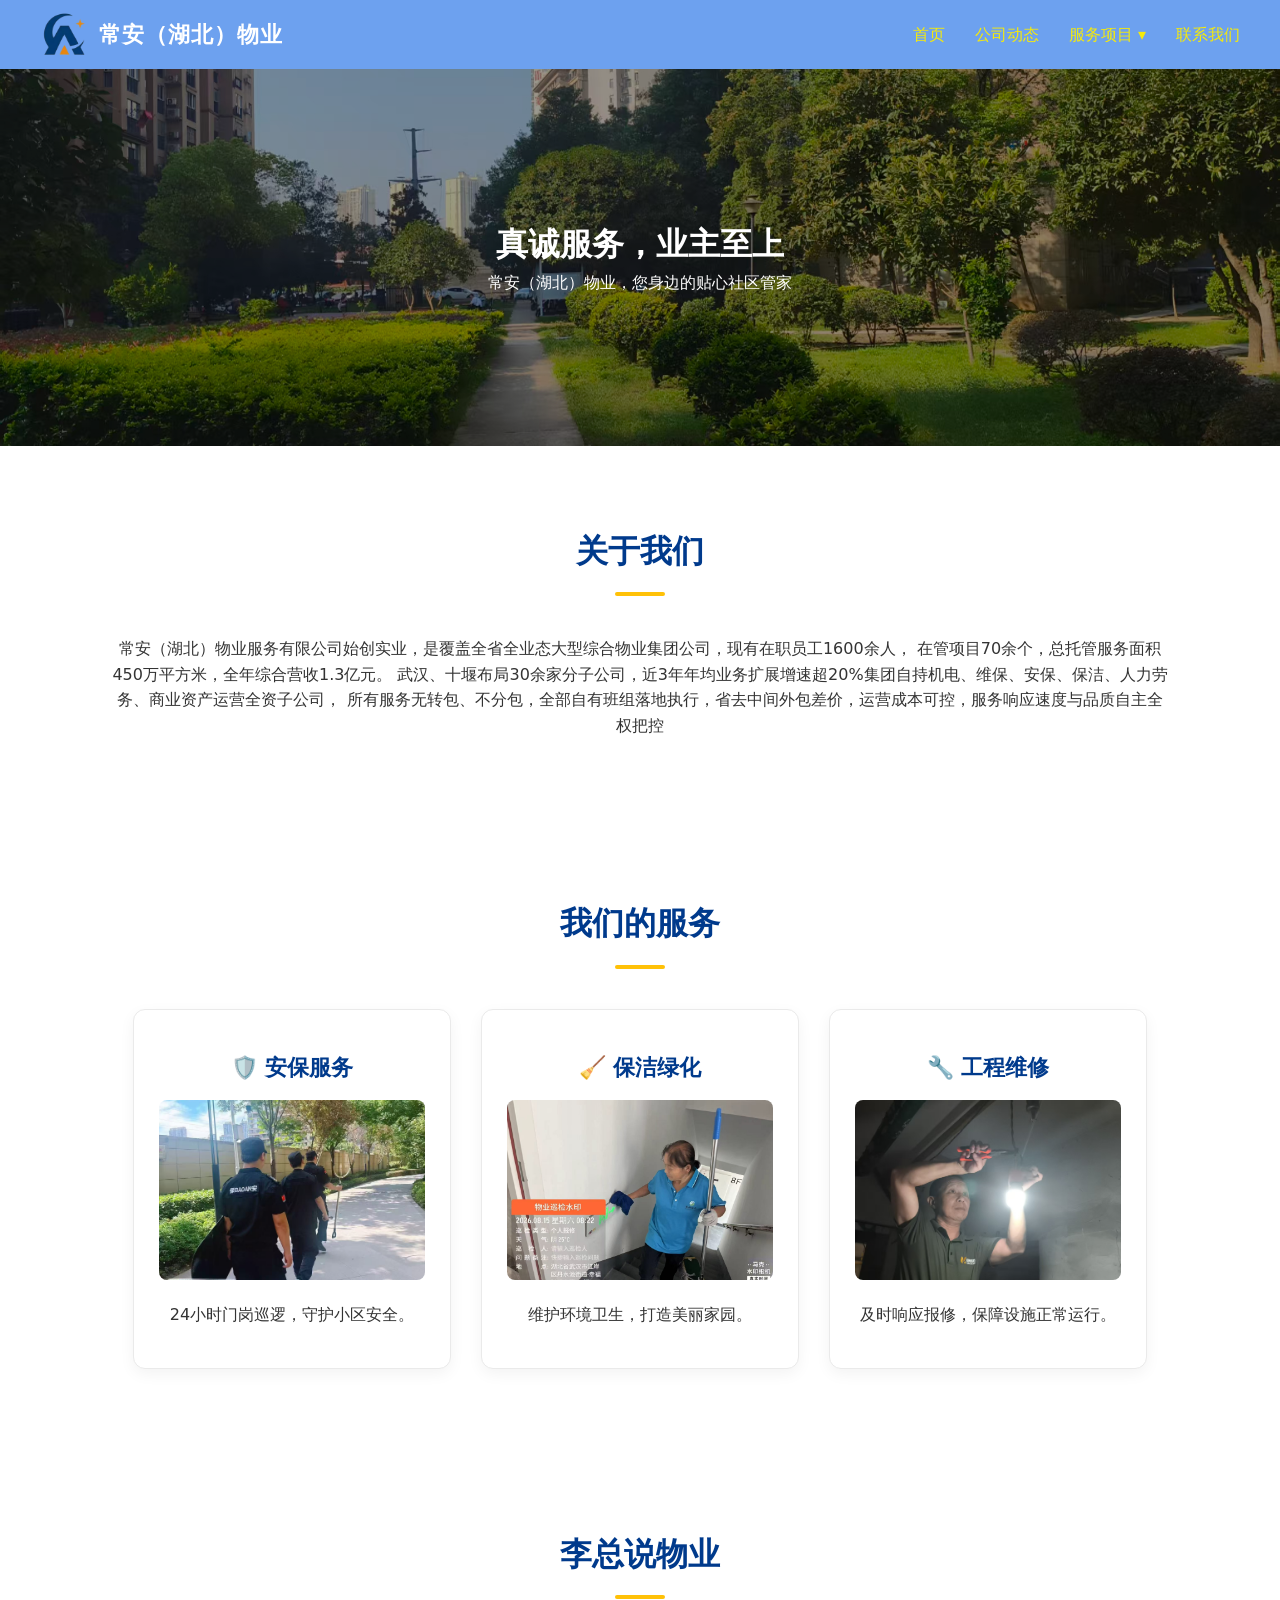
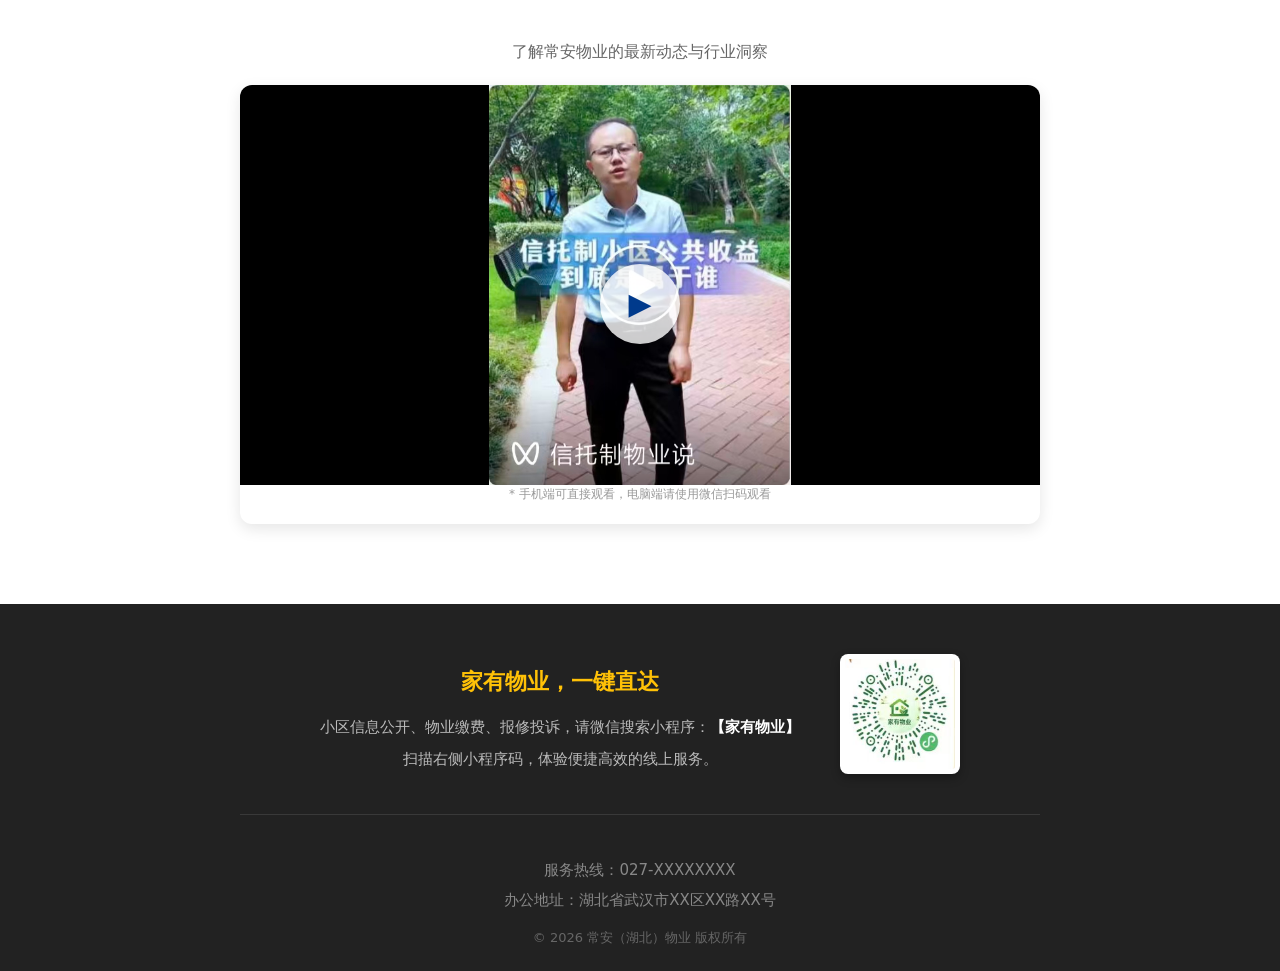
==== index.html @ d111ef74 "Add files via upload" ====
<!DOCTYPE html>
<html lang="zh-CN">
<head>
    <meta charset="UTF-8">
    <meta name="viewport" content="width=device-width, initial-scale=1.0">
    <title>常安（湖北）物业</title>
    <!-- 引入你的样式文件 -->
    <link rel="stylesheet" href="style.css">
    
    <!--网页图标（Favicon） -->
    <link rel="icon" type="image/png" href="images/logo.png">
</head>
<body>

    <!-- ================= 1. 顶部导航栏 ================= -->
    <!-- 使用 nav 标签，代表这是导航区域 -->
    <nav class="navbar">

<!-- 导航栏左侧的 Logo -->
<div class="logo">
    <!-- src 路径，alt 图片加载失败时的文字 -->
    <img src="images/logo/logo.png" alt="常安（湖北）物业">
    <span>常安（湖北）物业</span>
</div>
        <!-- 右侧：导航链接列表 -->
        <ul class="nav-links">
            <li><a href="index.html">首页</a></li>
           <li><a href="news.html">公司动态</a></li>
          
                       <li class="dropdown">
                <a href="#services">服务项目 ▾</a>
                <ul class="dropdown-content">
                    <li><a href="#services">安保服务</a></li>
                    <li><a href="#services">保洁绿化</a></li>
                    <li><a href="#services">工程维修</a></li>
                </ul>
            </li>
            <li><a href="#contact">联系我们</a></li>
        </ul>
    </nav>

    <!-- ================= 2. 首屏欢迎区 ================= -->
    <header class="hero-section">
        <h1>真诚服务，业主至上</h1>
        <p>常安（湖北）物业，您身边的贴心社区管家</p>
    </header>

    <!-- ================= 3. 公司简介区 ================= -->
    <section id="about" class="section about-us">
        <h2>关于我们</h2>
        <p>常安（湖北）物业服务有限公司始创实业，是覆盖全省全业态大型综合物业集团公司，现有在职员工1600余人，
            在管项目70余个，总托管服务面积450万平方米，全年综合营收1.3亿元。
            武汉、十堰布局30余家分子公司，近3年年均业务扩展增速超20%集团自持机电、维保、安保、保洁、人力劳务、商业资产运营全资子公司，
            所有服务无转包、不分包，全部自有班组落地执行，省去中间外包差价，运营成本可控，服务响应速度与品质自主全权把控</p>
    </section>

    <!-- ================= 4. 核心服务区（Flexbox核心应用） ================= -->
    <section id="services" class="section services">
        <h2>我们的服务</h2>
        <!-- 这个容器是用来把三张卡片横向排版的“Flexbox 父盒子” -->
        <div class="service-cards">
            <!-- 第一张卡片 -->
           <div class="card">
    <h3>🛡️ 安保服务</h3>
    <img src="images/team/ba1.jpg">
    <p>24小时门岗巡逻，守护小区安全。</p>
</div>
<div class="card">
    <h3>🧹 保洁绿化</h3>
    <img src="images/team/bj1.jpg">
    <p>维护环境卫生，打造美丽家园。</p>
</div>
<div class="card">
    <h3>🔧 工程维修</h3>
    <img src="images/team/gc1.jpg">
    <p>及时响应报修，保障设施正常运行。</p>
</div>
        </div>
    </section>

    <!-- ================= 视频预留区 ================= -->
<!-- ================= 李总视频区（内容钩子） ================= -->
<section class="section video-section">
    <h2>李总说物业</h2>
    <p class="video-desc">了解常安物业的最新动态与行业洞察</p>
    
    <!-- 点击整块区域可以跳转 -->
   <!-- 修改后的代码（对的） -->
<a href="https://channels.weixin.qq.com/finder-preview/pages/sph?id=AVyg7SOECI" target="_blank" class="video-link">
        <div class="video-container">
            <!-- 视频封面图（请替换成真实的截图） -->
            <img src="images/video/vedio-cover.jpg" alt="李总视频封面" class="video-cover">
            <p class="video-desc" style="font-size: 12px; color: #999;">* 手机端可直接观看，电脑端请使用微信扫码观看</p>
            <!-- 播放按钮 -->
            <div class="play-btn">▶</div>
        </div>
    </a>
</section>
    <!-- ================= 5. 底部信息（页脚） ================= -->
     <!-- ================= 底部小程序区（转化钩子） ================= -->
<!-- ================= 底部信息（页脚）合并版 ================= -->
<footer id="contact" class="footer">
    
    <!-- 1. 小程序合并区：左文字，右二维码 -->
    <div class="footer-top">
        <div class="footer-mini-info">
            <h3>家有物业，一键直达</h3>
            <p>小区信息公开、物业缴费、报修投诉，请微信搜索小程序：<strong>【家有物业】</strong></p>
            <p>扫描右侧小程序码，体验便捷高效的线上服务。</p>
        </div>
        <div class="footer-mini-img">
            <!-- 这里放你的小程序码图片 -->
            <img src="images/mini-program/qrcode.jpg" alt="家有物业小程序码">
        </div>
    </div>

    <!-- 2. 传统联系方式与版权 -->
    <div class="footer-bottom">
        <p>服务热线：027-XXXXXXXX</p>
        <p>办公地址：湖北省武汉市XX区XX路XX号</p>
        <p class="copyright">© 2026 常安（湖北）物业 版权所有</p>
    </div>
</footer>
</body>
</html>
---- style.css ----
/* ================= 全局基础设置（升级版） ================= */
* {
    margin: 0;
    padding: 0;
    box-sizing: border-box;
}
body {
    /* 字体族：优先使用系统自带的优质无衬线字体，保证无论苹果还是 Windows 都好看 */
    font-family: system-ui, -apple-system, "Segoe UI", Roboto, "Helvetica Neue", "Microsoft YaHei", sans-serif;
    color: #333;
    line-height: 1.6; /* 全局行高，让所有文字都不拥挤 */
    -webkit-font-smoothing: antialiased; /* 让苹果设备上的字体更平滑锐利 */
}
html {
    scroll-behavior: smooth; /* 点击导航栏锚点时，页面平滑滚动过去 */
}

/* ================= 1. 顶部导航栏 ================= */
.navbar {
    display: flex;
    justify-content: space-between;
    align-items: center;
    background-color: #6da1ef; /* 更深邃的蓝色，比之前更显稳重 */
    padding: 12px 40px; /* 增加左右内边距，让内容离屏幕边缘更远，更透气 */
    color: white;
    box-shadow: 0 2px 10px rgba(0, 0, 0, 0.1); /* 给导航栏底部加一层淡淡的阴影，产生立体悬浮感 */
}
.logo {
    display: flex;
    align-items: center;
    gap: 12px; /* Logo和公司名之间的间距 */
}
.logo img {
    height: 45px;
    width: auto;
}
.logo span {
    font-size: 22px;
    font-weight: 700; /* 700代表加粗（Bold） */
    letter-spacing: 1px; /* 字间距，让文字不那么挤 */
}
.nav-links {
    list-style: none;
    display: flex;
    gap: 30px; /* 菜单项之间的间距加大 */
}
.nav-links a {
    color: #f6ea0a; /* 菜单文字默认用浅灰色，不那么刺眼 */
    text-decoration: none;
    font-size: 16px;
    font-weight: 500;
    transition: all 0.3s ease; /* 关键！让鼠标悬停时的颜色变化过渡更平滑 */
}
.nav-links a:hover {
    color: #ffffff; /* 悬停变纯白 */
    text-shadow: 0 0 10px rgba(255, 255, 255, 0.5); /* 悬停时加一点发光效果 */
}
/* ================= 7. 高级版下拉菜单设计 ================= */

/* 1. 父级容器：开启相对定位，并给一个“防误触垫片” */
.dropdown {
    position: relative;
    /* 关键技巧：在父元素底部加一块不可见的区域，防止鼠标往下移时菜单突然消失 */
    padding-bottom: 15px; 
    margin-bottom: -15px;
}

/* 2. 下拉菜单本体：初始状态是透明的、不可见的，且微微下移 */
.dropdown-content {
    position: absolute;
    top: 100%;
    left: 50%;
    /* 使用 translateX 让它水平居中，并稍微向下偏移一点 */
    transform: translateX(-50%) translateY(10px); 
    background-color: #003a8c; /* 比导航栏更深的蓝色，显得有层次 */
    min-width: 140px;
    border-radius: 8px; /* 圆角设计，显得现代 */
    box-shadow: 0 10px 25px rgba(0, 0, 0, 0.2); /* 深邃的阴影，悬浮感 */
    list-style: none;
    padding: 8px 0;
    opacity: 0; /* 透明度为0（完全透明） */
    visibility: hidden; /* 隐藏元素，防止被键盘Tab键聚焦 */
    transition: all 0.3s cubic-bezier(0.25, 0.8, 0.25, 1); /* 丝滑的弹出动画 */
    z-index: 1000;
}

/* 3. 下拉菜单里的链接样式 */
.dropdown-content a {
    color: #ffffff !important; /* 强制变为白色 */
    padding: 12px 20px;
    display: block;
    text-align: center;
    font-size: 15px;
    text-decoration: none;
    transition: all 0.2s ease;
    position: relative;
}

/* 4. 悬停下拉菜单项时的效果：背景变色+轻微位移 */
.dropdown-content a:hover {
    background-color: #0056b3; /* 变浅一点的蓝色 */
    color: #ffc107 !important; /* 变成金黄色 */
    padding-left: 25px; /* 文字微微向右移动，产生交互反馈 */
}

/* 5. 核心交互：鼠标移入 .dropdown 时，菜单平滑显现 */
.dropdown:hover .dropdown-content {
    opacity: 1; /* 透明度变为1 */
    visibility: visible; /* 可见 */
    /* 回到原本的位置（取消下移，让它有向上弹出的感觉） */
    transform: translateX(-50%) translateY(0); 
}
/* ================= 2. 首屏欢迎区 ================= */
.hero-section {
    /* 1. 设置背景图片，路径指向我们的 images 文件夹 */
 background-image: url('images/banner/bg.jpg');
    /* 2. 让图片铺满整个区域，不留白边 */
    background-size: cover;
    /* 3. 让图片在区域内居中显示 */
    background-position: center;
    /* 4. 保持文字居中 */
    text-align: center;
    /* 5. 增加上下内边距，让区域显得大气（从原来的100px增加到150px） */
    padding: 150px 20px;

    /* 6. 关键！在背景图上加一层半透明的深色遮罩，否则后面的白色文字看不清 */
    position: relative; /* 开启相对定位，作为遮罩层的父级 */
}

/* 用 ::before 伪元素来生成这层深色遮罩 */
.hero-section::before {
    content: "";
    position: absolute;
    top: 0;
    left: 0;
    width: 100%;
    height: 100%;
    background-color: rgba(0, 0, 0, 0.4); /* 黑色，透明度40% */
    z-index: 1; /* 让遮罩在背景图上面，但在文字下面 */
}

/* 让首屏的标题和文字浮在遮罩层上面 */
.hero-section h1,
.hero-section p {
    position: relative;
    z-index: 2; /* 层级高于遮罩层 */
    color: #ffffff; /* 文字颜色改成纯白 */
}


/* ================= 3. 通用区块样式 ================= */
.section {
    padding: 80px 20px;
    max-width: 1100px;
    margin: 0 auto;
    text-align: center;
}
.section h2 {
    font-size: 32px;
    font-weight: 700;
    margin-bottom: 40px;
    color: #003a8c;
    position: relative; /* 为了给下方的装饰线做定位准备 */
    display: inline-block; /* 让装饰线只在文字宽度范围内 */
}
/* 用 CSS 伪元素给 h2 标题底部画一条好看的装饰线 */
.section h2::after {
    content: "";
    display: block;
    width: 50px;
    height: 4px;
    background-color: #ffc107; /* 金黄色装饰线 */
    margin: 15px auto 0; /* 居中 */
    border-radius: 2px;
}

/* ================= 4. 核心服务区 ================= */
.service-cards {
    display: flex;
    justify-content: center;
    gap: 30px;
}


.card {
    background-color: #ffffff;
    border: 1px solid #eaeaea;/* 极浅的边框 */
    border-radius: 12px; /* 圆角加大 */
    padding: 40px 25px; /* 确保上下左右间距足够 */
    width: 30%;
    box-shadow: 0 5px 15px rgba(0,0,0,0.05);/* 加一层柔和的阴影，增加悬浮感 */
    transition: transform 0.3s ease, box-shadow 0.3s ease; /* 让悬停更平滑 */
}

/* 鼠标悬停上浮效果再强化一点 */
.card:hover {
    transform: translateY(-8px); /* 从 -5px 改成 -8px，浮动更大 */
    box-shadow: 0 15px 30px rgba(0, 0, 0, 0.1);
}  


.card h3 {
    font-size: 22px;
    margin-bottom: 15px;
    color: #003a8c;
    font-weight: 600;
}

/* ================= 5. 底部信息 ================= */
.footer {
    background-color: #222; /* 更深的暗灰色，衬托浅色文字 */
    color: #aaa;
    text-align: center;
    padding: 40px 20px;
    line-height: 2;
    font-size: 15px;
}

/* ================= 6. 手机端适配 ================= */
@media (max-width: 768px) {
    .navbar {
        flex-direction: column;
        gap: 15px;
        padding: 20px;
    }
    .nav-links {
        gap: 15px; /* 手机端菜单间距缩小 */
    }
    .hero-section h1 {
        font-size: 32px;
    }
    .hero-section p {
        font-size: 16px;
    }
    .service-cards {
        flex-direction: column;
    }
    .card {
        width: 100%;
    }
}


/* 新闻网格容器：让三张卡片平铺 */
.news-grid {
    display: grid; /* 开启网格布局，比Flex更强大！ */
    grid-template-columns: repeat(3, 1fr); /* 分成3等列 */
    gap: 30px; /* 卡片间距 */
    margin-top: 40px;
}

/* 新闻卡片 */
.news-card {
    background: #fff;
    border-radius: 12px;
    overflow: hidden; /* 保证图片不会溢出圆角 */
    box-shadow: 0 5px 15px rgba(0,0,0,0.05);
    transition: transform 0.3s ease;
    text-align: left;
    
}
/* 限制服务卡片里图片的大小 */
.card img {
    width: 100%;       /* 宽度占满卡片容器 */
    height: 180px;     /* 关键！限制高度，图片就不会疯长了 */
    object-fit: cover; /* 保持图片比例，裁剪掉多余部分（防止图片变形） */
    border-radius: 8px;/* 图片圆角，和卡片风格统一 */
    margin-bottom: 15px; /* 图片和下方文字的间距 */
}
.news-card:hover {
    transform: translateY(-5px);
}

/* 新闻图片区域 */
.news-img {
    height: 180px;
    background-size: cover;
    background-position: center;
    background-color: #ddd; /* 如果没有图片，显示灰色背景占位 */
}

/* 新闻文字区域 */
.news-info {
    padding: 20px;
}
/* 标题容器 h3 只需要控制间距和大小，不需要管颜色 */
.news-info h3 {
    font-size: 18px;
    margin: 10px 0;
    line-height: 1.4;
}

/* 关键！精准把链接标签 a 的颜色和下划线改掉 */
.news-info h3 a {
    color: #003a8c; /* 强制改回深蓝色 */
    text-decoration: none; /* 强制去掉下划线 */
}

/* 加个小细节：鼠标悬停在标题上时，变成浅蓝色 */
.news-info h3 a:hover {
    color: #0056b3;
}
.news-info p {
    font-size: 14px;
    color: #666;
}

/* 小标签（黄色高亮） */
.tag {
    background-color: #ffc107;
    color: #333;
    padding: 2px 8px;
    border-radius: 4px;
    font-size: 12px;
    font-weight: bold;
}
.date {
    font-size: 12px;
    color: #999;
    margin-left: 10px;
}


/* ================= 8. 公司发展历程时间树 ================= */
.timeline {
    position: relative; /* 作为时间轴的基准 */
    max-width: 800px;   /* 时间轴不要过宽 */
    margin: 0 auto;     /* 居中 */
    text-align: left;   /* 文字左对齐 */
    padding-left: 30px; /* 左侧留出画线的位置 */
    border-left: 3px solid #ffc107; /* 时间轴的黄色主干线 */
}

.timeline-item {
    position: relative;
    margin-bottom: 40px; /* 节点之间的上下间距 */
}

/* 时间节点上的小圆点 */
.timeline-dot {
    position: absolute;
    left: -38px;        /* 往左移动，正好压在线上 */
    top: 5px;
    width: 13px;
    height: 13px;
    background-color: #0056b3; /* 蓝色圆点 */
    border-radius: 50%;        /* 变成圆形 */
    border: 2px solid white;   /* 白色外圈，增加立体感 */
}

.timeline-date {
    font-weight: bold;
    font-size: 18px;
    color: #0056b3; /* 深蓝色年份 */
    margin-bottom: 5px;
}

.timeline-content {
    background-color: #f9f9f9;
    padding: 15px 20px;
    border-radius: 8px;
    color: #555;
    line-height: 1.6;
}

/* ================= 李总视频区 ================= */
.video-desc {
    color: #666;
    margin-bottom: 20px;
}
.video-link {
    display: block;
    max-width: 800px; /* 限制视频区域宽度 */
    margin: 0 auto;
    text-decoration: none; /* 去掉链接下划线 */
}
.video-container {
    position: relative; /* 为了定位播放按钮 */
    border-radius: 12px;
    overflow: hidden;
    box-shadow: 0 5px 15px rgba(0,0,0,0.1);
    transition: transform 0.3s ease;
}
.video-container:hover {
    transform: scale(1.02); /* 鼠标悬停时微微放大 */
}
.video-cover {
    width: 100%;
    height: 400px;
    object-fit: contain; /* 改成 contain：完整显示图片，不裁剪 */
    background-color: #000000; /* 两侧留白用黑色填充，显得很高级 */
    display: block;
}
/* 中间的播放按钮 */
.play-btn {
    position: absolute;
    top: 50%;
    left: 50%;
    transform: translate(-50%, -50%);
    width: 80px;
    height: 80px;
    background-color: rgba(255, 255, 255, 0.8);
    border-radius: 50%;
    display: flex;
    align-items: center;
    justify-content: center;
    font-size: 30px;
    color: #003a8c;
    box-shadow: 0 4px 10px rgba(0,0,0,0.3);
}
/* ================= 9. 新闻详情页 ================= */
.news-detail {
    max-width: 800px; /* 阅读宽度限制，太宽眼睛累 */
    text-align: left; /* 正文左对齐 */
    padding: 60px 20px;
    background-color: #fff;
}
.article-title {
    font-size: 32px;
    color: #003a8c;
    margin-bottom: 20px;
    line-height: 1.4;
}
.article-meta {
    margin-bottom: 30px;
    font-size: 14px;
    color: #888;
}
.article-img {
    width: 100%;
    border-radius: 8px;
    margin-bottom: 30px;
}
.article-content p {
    font-size: 17px;
    line-height: 1.8;
    margin-bottom: 20px;
    color: #444;
}
/* 新闻页/详情页紧凑标题 */
.page-header {
    background-color: #e9f2fa; /* 淡蓝色背景 */
    text-align: center;
    padding: 60px 20px; /* 比原来的首屏小很多 */
    margin-bottom: 20px;
}
.page-header h1 {
    font-size: 36px;
    color: #003a8c;
    margin-bottom: 10px;
}
/* ================= 底部小程序区 ================= */
/* ================= 全新的合并版页脚 ================= */
.footer {
    background-color: #222; /* 深色背景 */
    color: #ccc; /* 浅灰色文字，在深色底上看着舒服 */
    padding: 50px 20px 20px;
    font-size: 15px;
}

/* 上半部分：小程序区域（左右布局） */
.footer-top {
    display: flex;
    justify-content: center;
    align-items: center;
    gap: 40px;
    max-width: 800px;
    margin: 0 auto 40px; /* 下方留出间距与版权信息隔开 */
    padding-bottom: 30px;
    border-bottom: 1px solid rgba(255, 255, 255, 0.1); /* 加一条细线分割上下两块 */
}

/* 小程序文字说明 */
.footer-mini-info h3 {
    color: #ffc107; /* 金黄色标题，在深色底上非常醒目 */
    font-size: 22px;
    margin-bottom: 10px;
}
.footer-mini-info p {
    line-height: 1.8;
    margin-bottom: 5px;
    color: #bbb;
}
.footer-mini-info strong {
    color: #fff; /* 小程序名字用纯白高亮 */
}

/* 小程序码图片 */
.footer-mini-img img {
    width: 120px;
    height: 120px;
    border-radius: 8px;
    background: white; /* 白底衬托二维码 */
    padding: 5px;
    box-shadow: 0 4px 10px rgba(0,0,0,0.3);
}

/* 下半部分：传统联系信息（居中） */
.footer-bottom {
    text-align: center;
    color: #888;
    line-height: 2;
}
.footer-bottom .copyright {
    font-size: 13px;
    color: #666;
    margin-top: 10px;
}

/* 手机端适配：小屏幕下变为上下排列 */
@media (max-width: 768px) {
    .footer-top {
        flex-direction: column; /* 改为上下排列 */
        text-align: center;
        gap: 20px;
    }
}
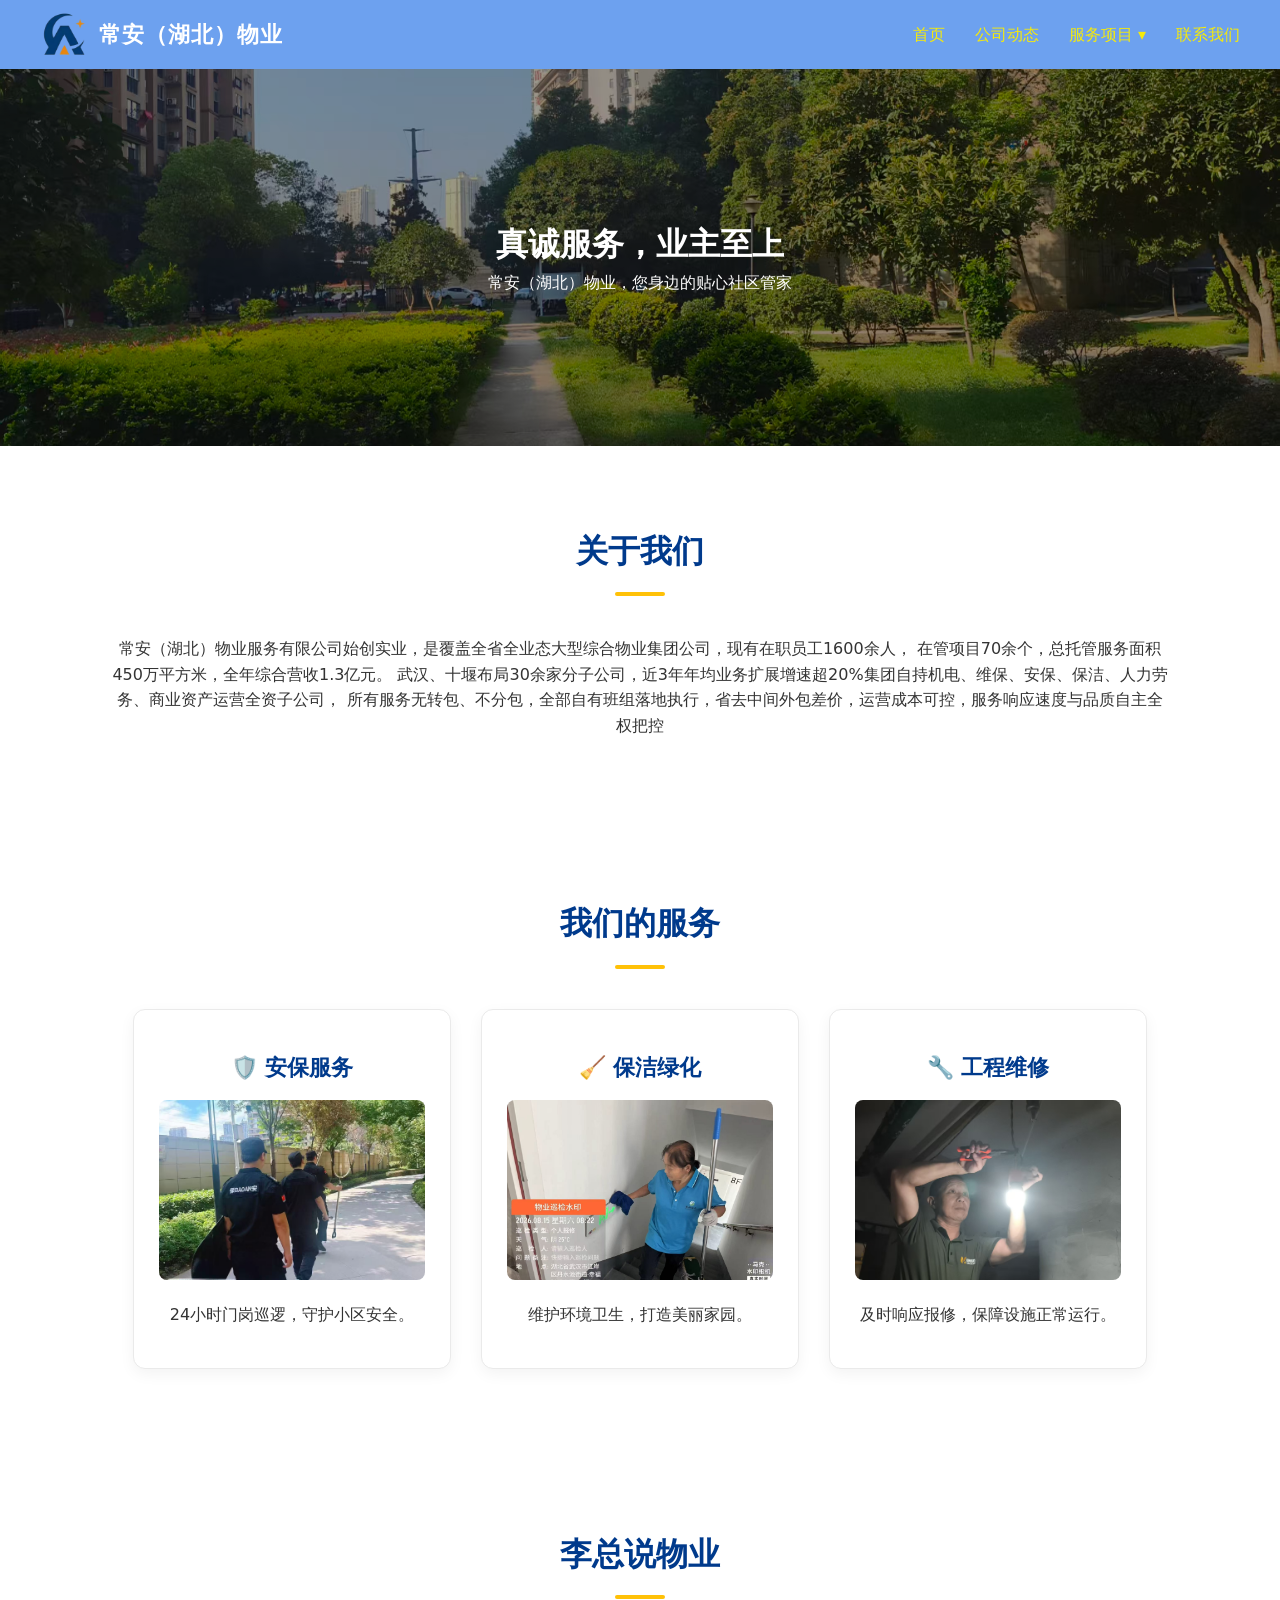
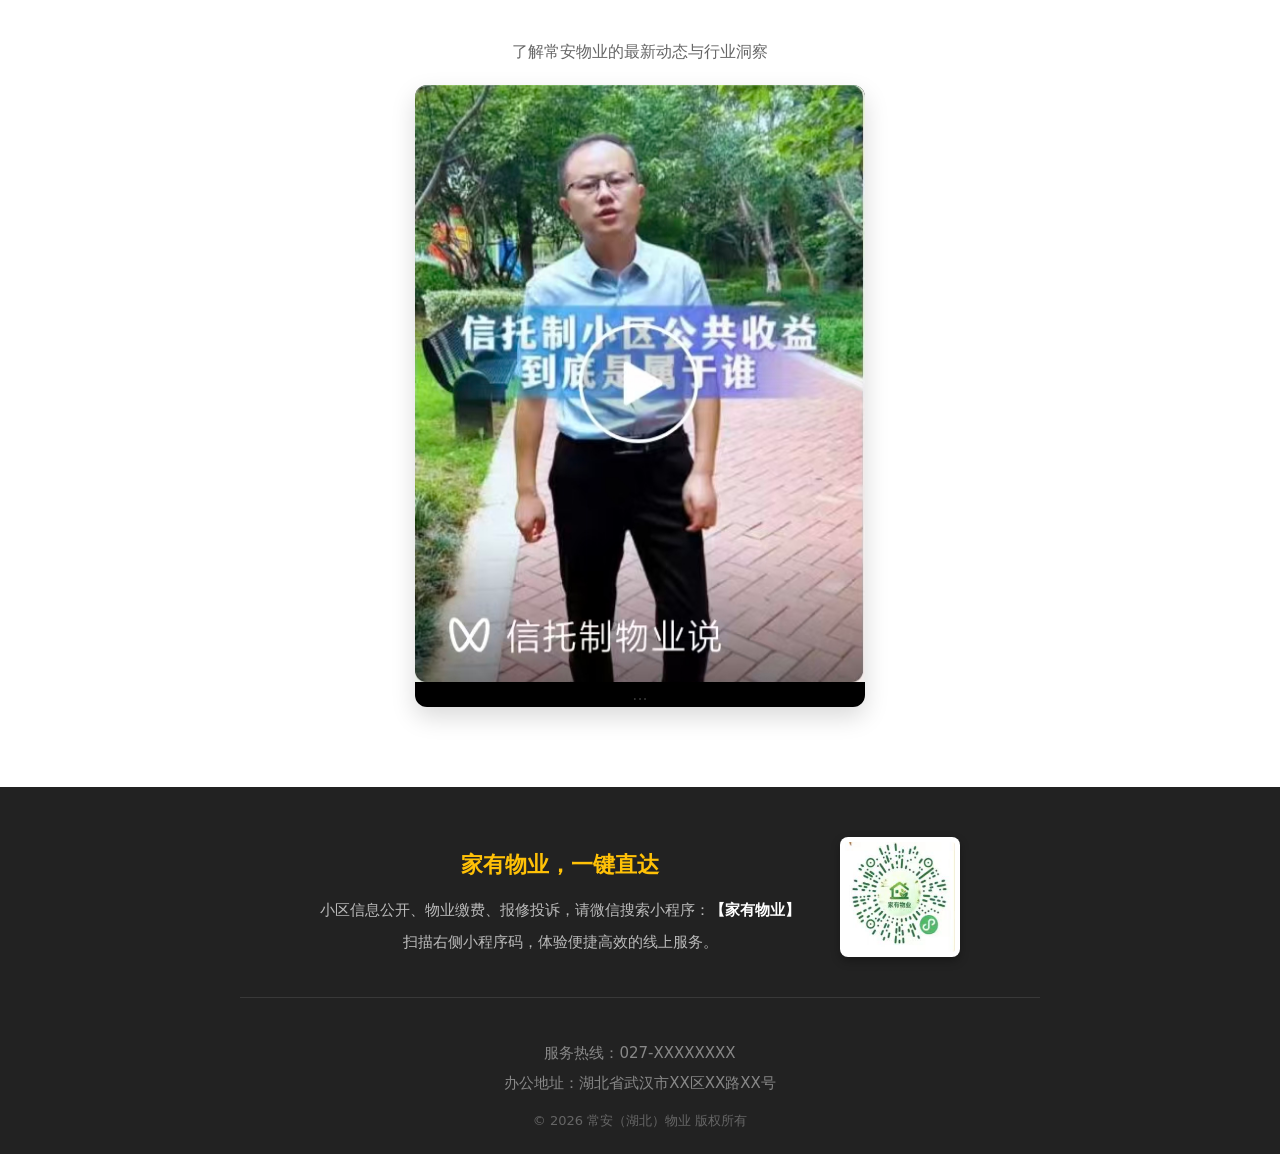
==== commit dacf124c: "Add files via upload" ====
--- a/index.html
+++ b/index.html
@@ -84,17 +84,12 @@
     <h2>李总说物业</h2>
     <p class="video-desc">了解常安物业的最新动态与行业洞察</p>
     
-    <!-- 点击整块区域可以跳转 -->
-   <!-- 修改后的代码（对的） -->
-<a href="https://channels.weixin.qq.com/finder-preview/pages/sph?id=AVyg7SOECI" target="_blank" class="video-link">
-        <div class="video-container">
-            <!-- 视频封面图（请替换成真实的截图） -->
-            <img src="images/video/vedio-cover.jpg" alt="李总视频封面" class="video-cover">
-            <p class="video-desc" style="font-size: 12px; color: #999;">* 手机端可直接观看，电脑端请使用微信扫码观看</p>
-            <!-- 播放按钮 -->
-            <div class="play-btn">▶</div>
-        </div>
-    </a>
+    <!-- 视频卡片容器 -->
+  <div class="video-container">
+    <img src="images/video/video-cover.jpg" alt="李总视频" class="video-cover" style="width:100%; height:100%; object-fit:cover;">
+    <div class="qr-overlay">...</div>
+</div>
+      
 </section>
     <!-- ================= 5. 底部信息（页脚） ================= -->
      <!-- ================= 底部小程序区（转化钩子） ================= -->
--- a/style.css
+++ b/style.css
@@ -364,49 +364,43 @@
 }
 
 /* ================= 李总视频区 ================= */
+/* ================= 李总视频区 ================= */
 .video-desc {
     color: #666;
     margin-bottom: 20px;
 }
-.video-link {
-    display: block;
-    max-width: 800px; /* 限制视频区域宽度 */
+.video-container {
+    position: relative;
+    /* 关键！不要 800px 了，改成 450px 的窄框，完美适配竖屏 */
+    max-width: 450px; 
     margin: 0 auto;
-    text-decoration: none; /* 去掉链接下划线 */
-}
-.video-container {
-    position: relative; /* 为了定位播放按钮 */
     border-radius: 12px;
     overflow: hidden;
-    box-shadow: 0 5px 15px rgba(0,0,0,0.1);
-    transition: transform 0.3s ease;
-}
-.video-container:hover {
-    transform: scale(1.02); /* 鼠标悬停时微微放大 */
-}
+    box-shadow: 0 10px 25px rgba(0,0,0,0.15); /* 阴影加深，显得像独立视频卡 */
+    background-color: #000;
+    height: auto; /* 高度自适应，由图片撑开 */
+}
+
+/* 封面图完整显示，不做裁剪 */
 .video-cover {
     width: 100%;
-    height: 400px;
-    object-fit: contain; /* 改成 contain：完整显示图片，不裁剪 */
-    background-color: #000000; /* 两侧留白用黑色填充，显得很高级 */
+    height: auto; /* 高度跟随图片比例 */
     display: block;
 }
-/* 中间的播放按钮 */
-.play-btn {
-    position: absolute;
-    top: 50%;
-    left: 50%;
-    transform: translate(-50%, -50%);
-    width: 80px;
-    height: 80px;
-    background-color: rgba(255, 255, 255, 0.8);
-    border-radius: 50%;
-    display: flex;
-    align-items: center;
-    justify-content: center;
-    font-size: 30px;
-    color: #003a8c;
-    box-shadow: 0 4px 10px rgba(0,0,0,0.3);
+/* 手机端适配：缩小二维码尺寸 */
+@media (max-width: 768px) {
+    .qr-overlay {
+        bottom: 10px;
+        right: 10px;
+        padding: 5px;
+    }
+    .qr-img {
+        width: 60px;
+        height: 60px;
+    }
+    .qr-text {
+        font-size: 10px;
+    }
 }
 /* ================= 9. 新闻详情页 ================= */
 .news-detail {
@@ -507,11 +501,29 @@
     margin-top: 10px;
 }
 
-/* 手机端适配：小屏幕下变为上下排列 */
 @media (max-width: 768px) {
-    .footer-top {
+    .navbar {
         flex-direction: column; /* 改为上下排列 */
-        text-align: center;
-        gap: 20px;
-    }
-}
+        gap: 12px; /* Logo和导航之间的间距 */
+        padding: 15px 10px; /* 减少左右内边距，留出空间 */
+    }
+    .nav-links {
+        flex-wrap: wrap; /* 允许菜单项换行 */
+        justify-content: center; /* 居中对齐 */
+        gap: 10px 15px; /* 上下10px，左右15px的间距 */
+    }
+    .nav-links a {
+        font-size: 14px; /* 手机端字体调小一点，不拥挤 */
+    }
+    /* 下拉菜单在手机端稍微调整 */
+    .dropdown-content {
+        min-width: 100px;
+    }
+}
+/* 新闻列表页的手机端适配 */
+@media (max-width: 768px) {
+    .news-grid {
+        grid-template-columns: 1fr; /* 手机端强制变成单列，一个卡片占满整行 */
+        gap: 20px; /* 卡片之间的间距 */
+    }
+}
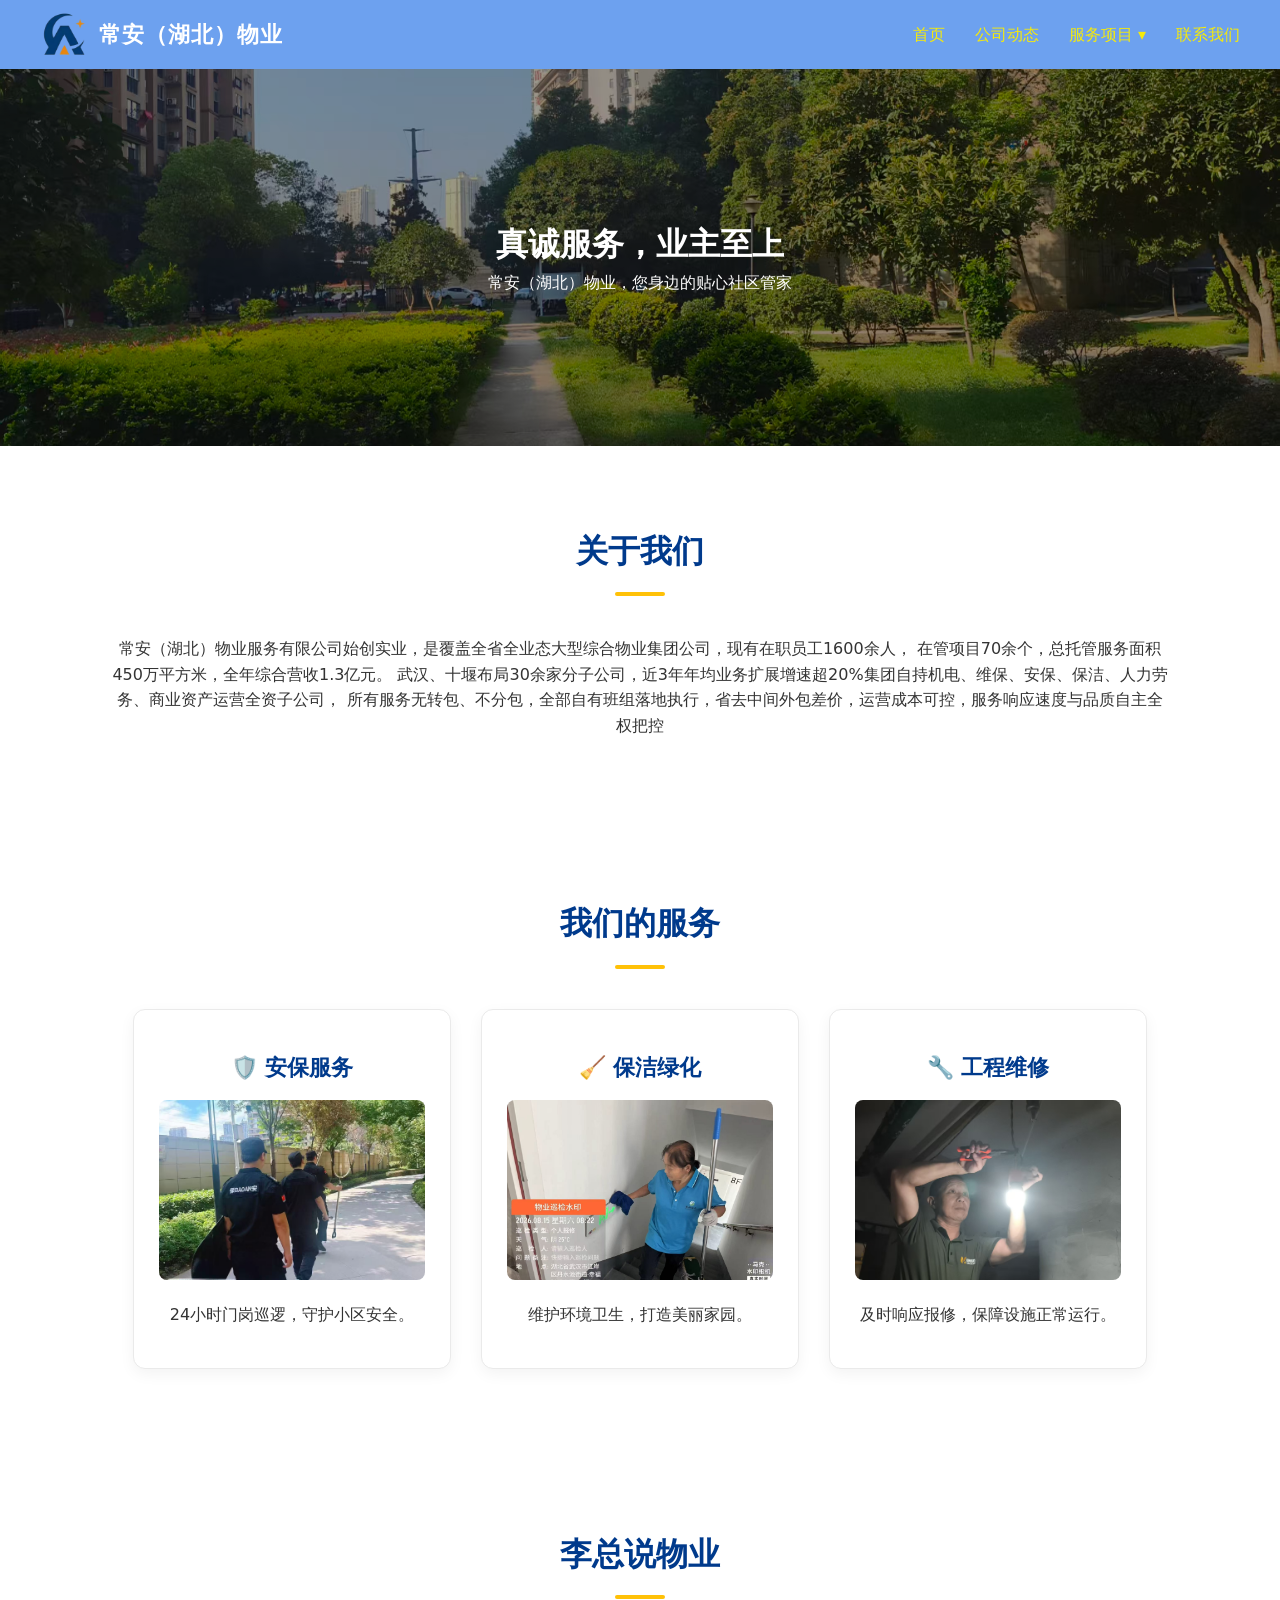
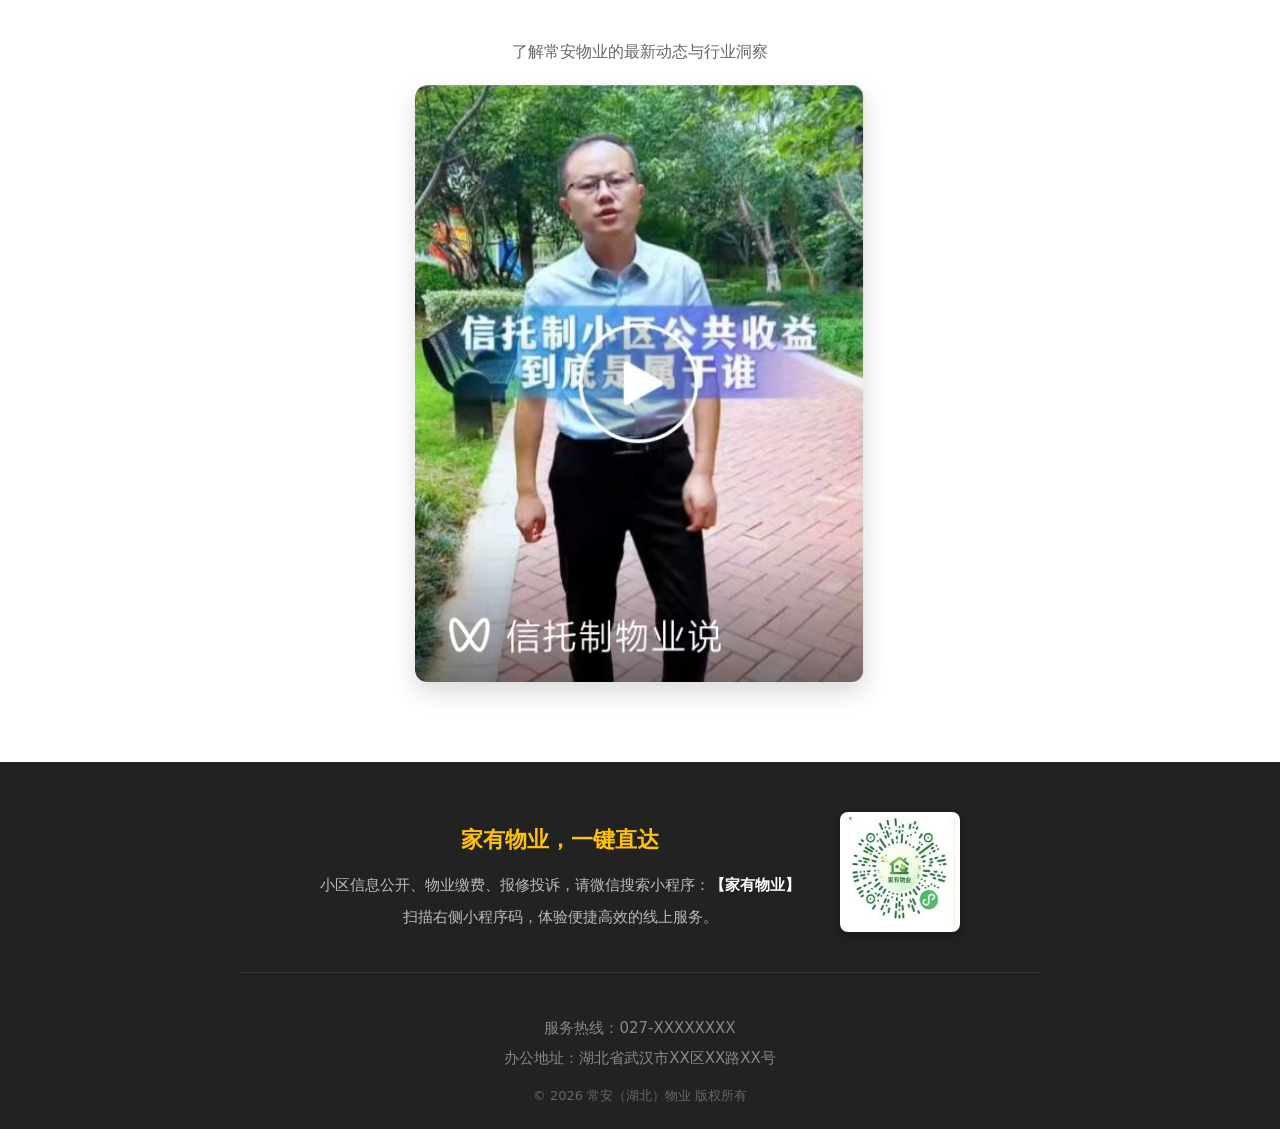
==== commit eb58c3c8: "Add files via upload 本次更新修改了所有页面，让页面更美观，此为第一版本，初代" ====
--- a/index.html
+++ b/index.html
@@ -87,7 +87,7 @@
     <!-- 视频卡片容器 -->
   <div class="video-container">
     <img src="images/video/video-cover.jpg" alt="李总视频" class="video-cover" style="width:100%; height:100%; object-fit:cover;">
-    <div class="qr-overlay">...</div>
+  
 </div>
       
 </section>
--- a/style.css
+++ b/style.css
@@ -371,22 +371,22 @@
 }
 .video-container {
     position: relative;
-    /* 关键！不要 800px 了，改成 450px 的窄框，完美适配竖屏 */
-    max-width: 450px; 
+    max-width: 450px; /* 窄框，适配竖屏 */
     margin: 0 auto;
     border-radius: 12px;
     overflow: hidden;
-    box-shadow: 0 10px 25px rgba(0,0,0,0.15); /* 阴影加深，显得像独立视频卡 */
-    background-color: #000;
-    height: auto; /* 高度自适应，由图片撑开 */
-}
-
-/* 封面图完整显示，不做裁剪 */
+    box-shadow: 0 10px 25px rgba(0,0,0,0.15); /* 阴影保留，显得高级 */
+    background-color: transparent; /* 👈 关键：背景改透明，不要黑色了 */
+    height: auto; /* 👈 关键：不要 400px，让容器自己适应图片高度 */
+}
+
 .video-cover {
     width: 100%;
-    height: auto; /* 高度跟随图片比例 */
-    display: block;
-}
+    height: auto;
+    display: block; /* 👈 关键：块级元素，消除底部自带的像素级留白 */
+}
+/* 封面图完整显示，不做裁剪 */
+
 /* 手机端适配：缩小二维码尺寸 */
 @media (max-width: 768px) {
     .qr-overlay {
@@ -521,9 +521,12 @@
     }
 }
 /* 新闻列表页的手机端适配 */
+/* 新闻列表页的手机端适配——暴力单列强制版 */
 @media (max-width: 768px) {
     .news-grid {
-        grid-template-columns: 1fr; /* 手机端强制变成单列，一个卡片占满整行 */
-        gap: 20px; /* 卡片之间的间距 */
+        grid-template-columns: 1fr !important; /* 👈 加个 !important，强制只留一列！ */
+        display: flex !important;              /* 👈 直接改成 flex，彻底打破网格限制 */
+        flex-direction: column !important;      /* 👈 强制上下排列 */
+        gap: 20px;                              /* 卡片间距 */
     }
 }
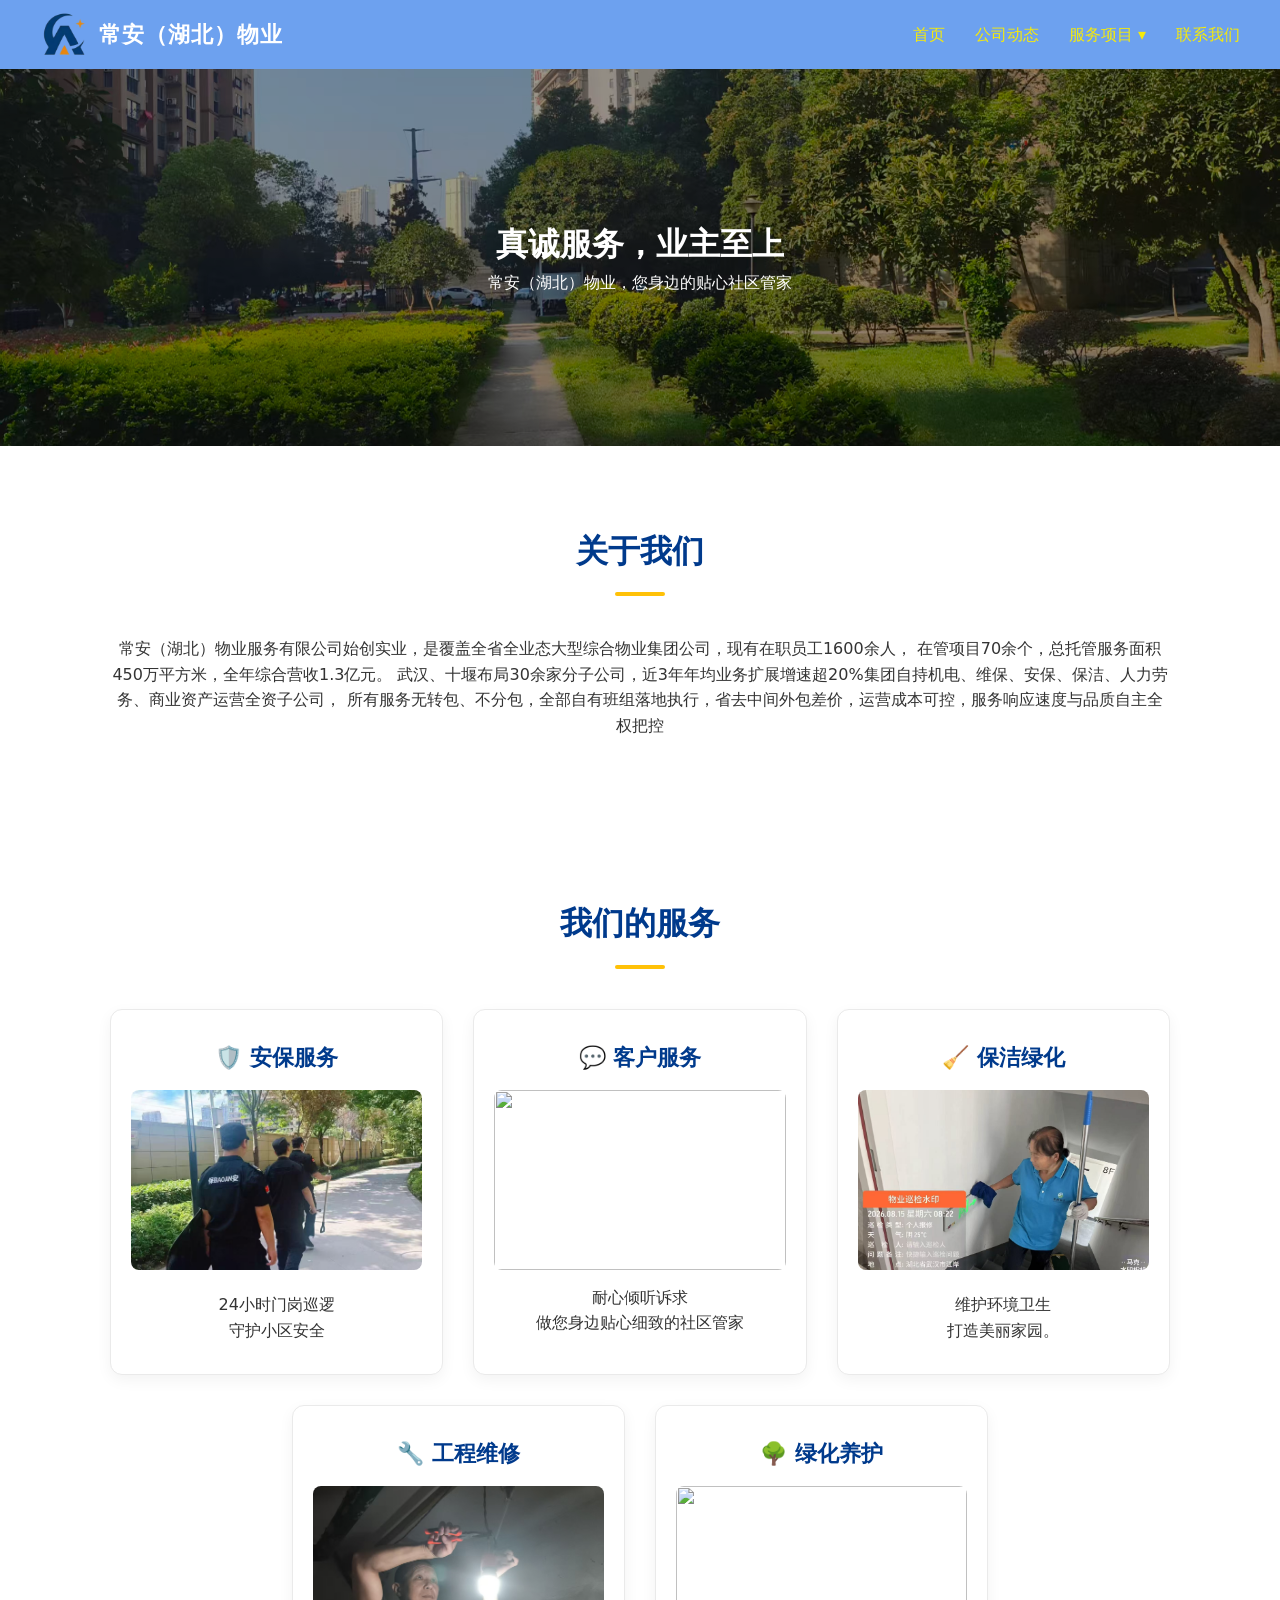
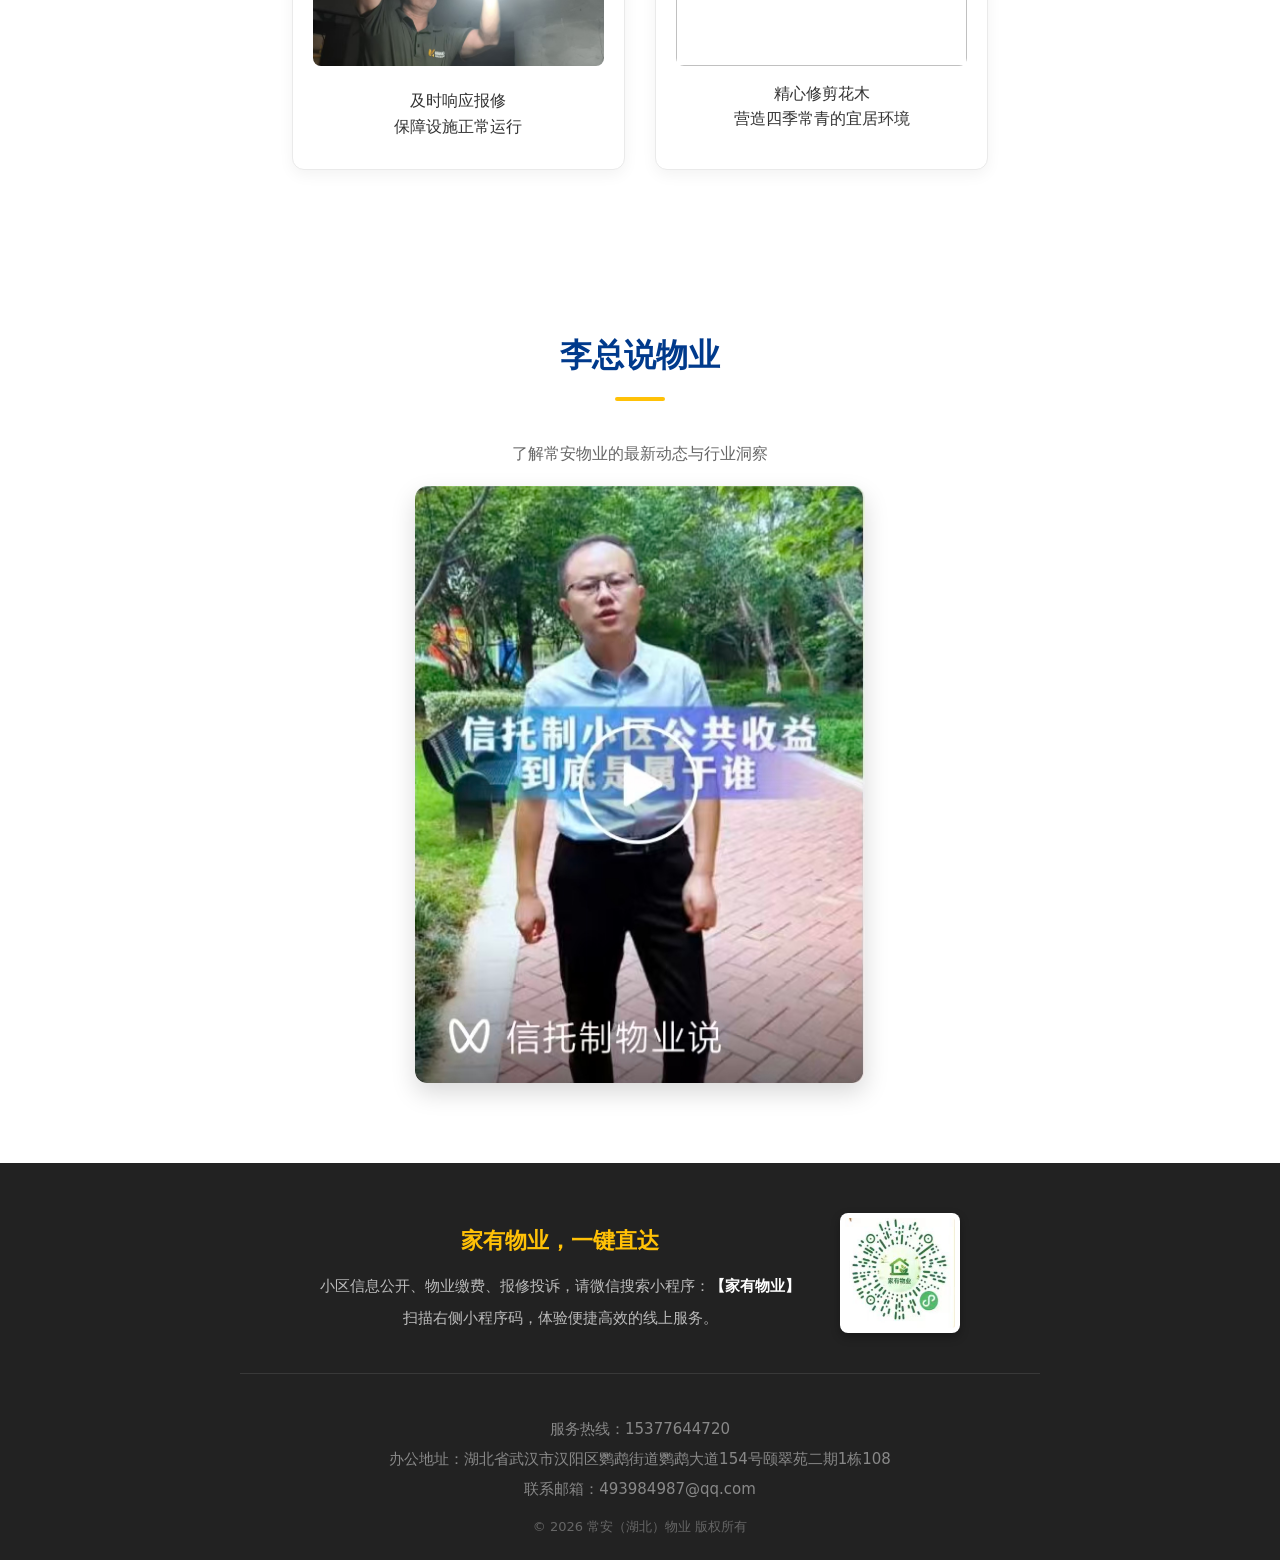
==== commit 0b1037cc: "Add files via upload 本地优化了部分页面效果，填充了信息，网页更加完善了" ====
--- a/index.html
+++ b/index.html
@@ -63,18 +63,29 @@
            <div class="card">
     <h3>🛡️ 安保服务</h3>
     <img src="images/team/ba1.jpg">
-    <p>24小时门岗巡逻，守护小区安全。</p>
+    <p>24小时门岗巡逻<br>守护小区安全</p>
+</div>
+<div class="card">
+    <h3>💬 客户服务</h3>
+    <img src="images/team/kf1.jpg">
+    <p>耐心倾听诉求<br>做您身边贴心细致的社区管家</p>
 </div>
 <div class="card">
     <h3>🧹 保洁绿化</h3>
     <img src="images/team/bj1.jpg">
-    <p>维护环境卫生，打造美丽家园。</p>
+    <p>维护环境卫生<br>打造美丽家园。</p>
 </div>
 <div class="card">
     <h3>🔧 工程维修</h3>
     <img src="images/team/gc1.jpg">
-    <p>及时响应报修，保障设施正常运行。</p>
+    <p>及时响应报修<br>保障设施正常运行</p>
 </div>
+<div class="card">
+    <h3>🌳 绿化养护</h3>
+    <img src="images/team/lh1.jpg">
+    <p>精心修剪花木<br>营造四季常青的宜居环境</p>
+</div>
+
         </div>
     </section>
 
@@ -109,10 +120,11 @@
         </div>
     </div>
 
-    <!-- 2. 传统联系方式与版权 -->
+       <!-- 2. 传统联系方式与版权 -->
     <div class="footer-bottom">
-        <p>服务热线：027-XXXXXXXX</p>
-        <p>办公地址：湖北省武汉市XX区XX路XX号</p>
+        <p>服务热线：15377644720</p>
+        <p>办公地址：湖北省武汉市汉阳区鹦鹉街道鹦鹉大道154号颐翠苑二期1栋108</p>
+        <p>联系邮箱：493984987@qq.com</p>
         <p class="copyright">© 2026 常安（湖北）物业 版权所有</p>
     </div>
 </footer>
--- a/style.css
+++ b/style.css
@@ -177,27 +177,27 @@
 /* ================= 4. 核心服务区 ================= */
 .service-cards {
     display: flex;
-    justify-content: center;
-    gap: 30px;
-}
-
+    flex-wrap: wrap; /* 👈 关键：允许卡片自动换行 */
+    justify-content: center; /* 👈 关键：让第一排和第二排自动居中对称 */
+    gap: 30px; /* 卡片之间的间距 */
+}
 
 .card {
+    /* 改成 30% 的基础上留出 gap 的空间，让第一行刚好能放三个 */
+    width: calc(33.33% - 20px); 
+    min-width: 260px; /* 防止卡片过窄 */
     background-color: #ffffff;
-    border: 1px solid #eaeaea;/* 极浅的边框 */
-    border-radius: 12px; /* 圆角加大 */
-    padding: 40px 25px; /* 确保上下左右间距足够 */
-    width: 30%;
-    box-shadow: 0 5px 15px rgba(0,0,0,0.05);/* 加一层柔和的阴影，增加悬浮感 */
-    transition: transform 0.3s ease, box-shadow 0.3s ease; /* 让悬停更平滑 */
-}
-
-/* 鼠标悬停上浮效果再强化一点 */
+    border: 1px solid #eaeaea;
+    border-radius: 12px;
+    padding: 30px 20px;
+    box-shadow: 0 5px 15px rgba(0,0,0,0.05);
+    transition: transform 0.3s ease, box-shadow 0.3s ease;
+}
+
 .card:hover {
-    transform: translateY(-8px); /* 从 -5px 改成 -8px，浮动更大 */
+    transform: translateY(-8px);
     box-shadow: 0 15px 30px rgba(0, 0, 0, 0.1);
-}  
-
+}
 
 .card h3 {
     font-size: 22px;
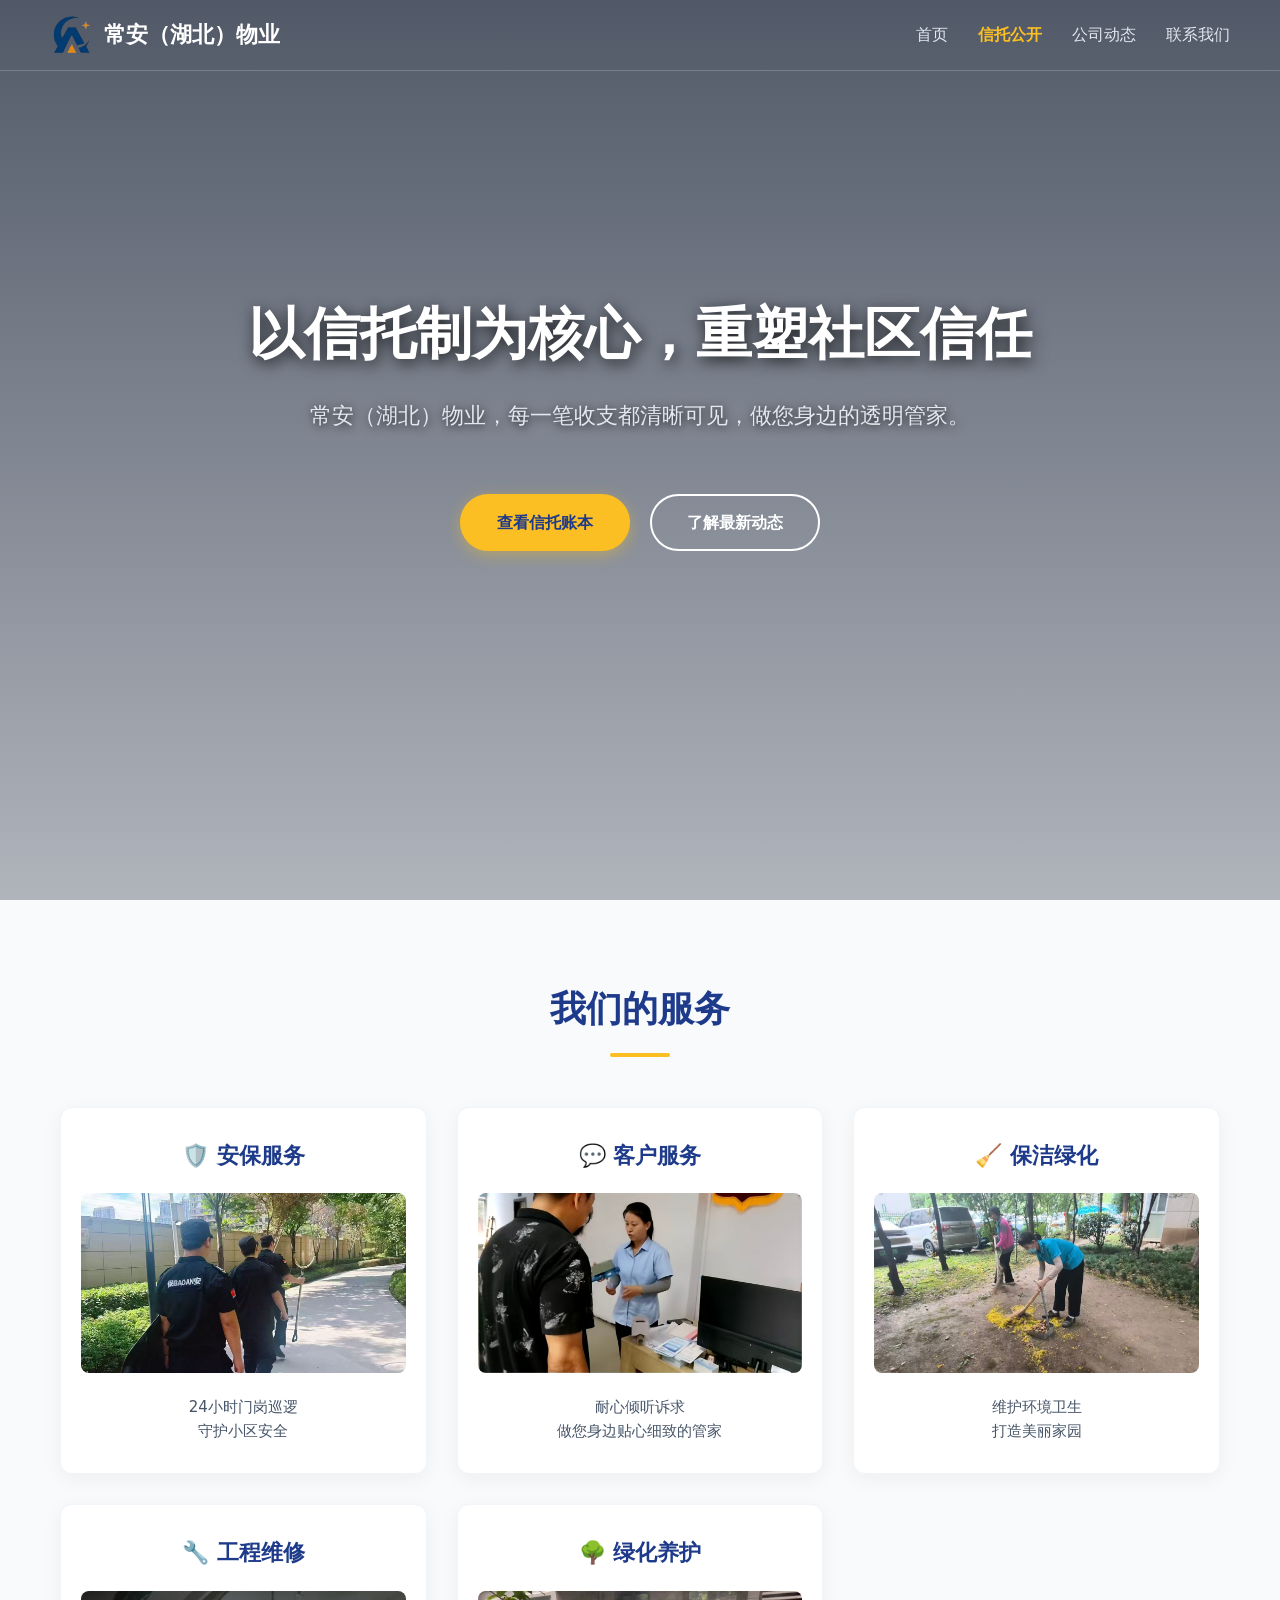
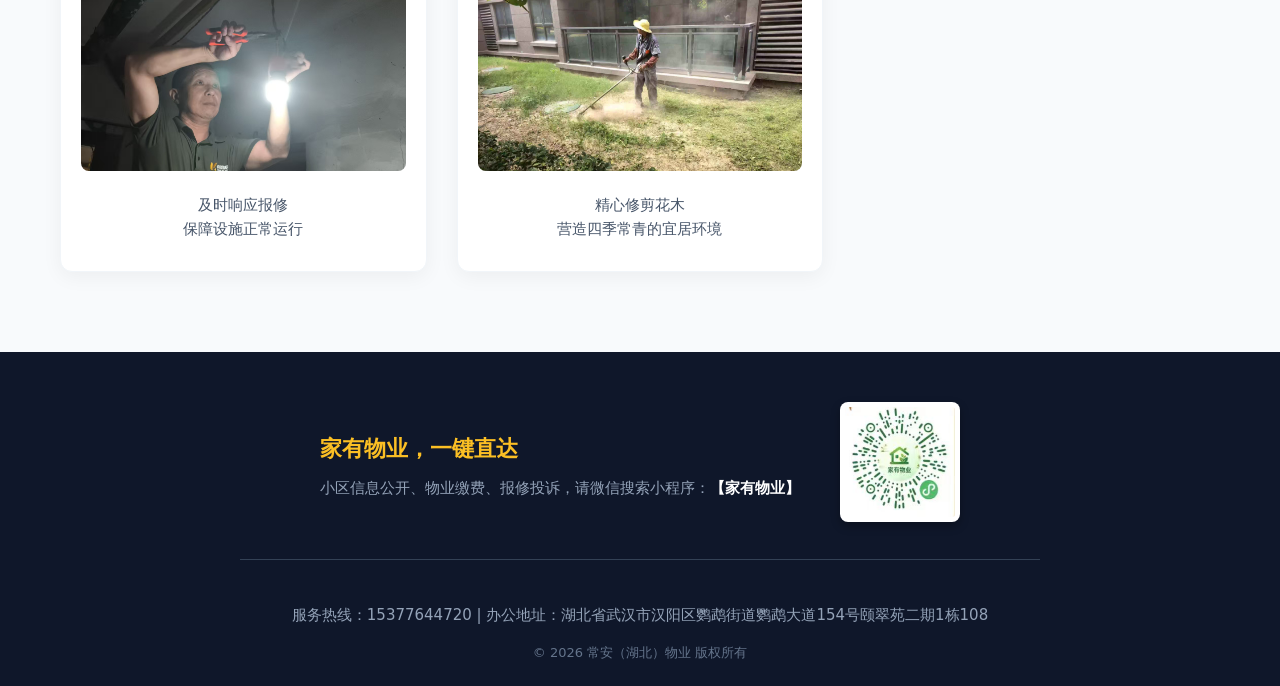
==== commit 7c8eb5ef: "Add files via upload 目前版本修改了首页，以及添加了信托制页面" ====
--- a/index.html
+++ b/index.html
@@ -3,130 +3,87 @@
 <head>
     <meta charset="UTF-8">
     <meta name="viewport" content="width=device-width, initial-scale=1.0">
-    <title>常安（湖北）物业</title>
-    <!-- 引入你的样式文件 -->
+    <title>常安（湖北）物业 - 智慧社区领航者</title>
     <link rel="stylesheet" href="style.css">
-    
-    <!--网页图标（Favicon） -->
-    <link rel="icon" type="image/png" href="images/logo.png">
 </head>
 <body>
+    <!-- ================= 首屏大图与导航栏连体 ================= -->
+    <header class="hero-section">
+        
+        <!-- 1. 导航栏放在大图里面 -->
+        <nav class="navbar">
+            <div class="logo">
+                <img src="images/logo/logo.png" alt="常安物业">
+                <span>常安（湖北）物业</span>
+            </div>
+            <ul class="nav-links">
+                <li><a href="index.html">首页</a></li>
+                <li><a href="trust.html" class="highlight">信托公开</a></li>
+                <li><a href="news.html">公司动态</a></li>
+                <li><a href="#contact">联系我们</a></li>
+            </ul>
+        </nav>
 
-    <!-- ================= 1. 顶部导航栏 ================= -->
-    <!-- 使用 nav 标签，代表这是导航区域 -->
-    <nav class="navbar">
+        <!-- 2. 文字内容放在导航栏下方 -->
+        <div class="hero-content">
+            <h1>以信托制为核心，重塑社区信任</h1>
+            <p>常安（湖北）物业，每一笔收支都清晰可见，做您身边的透明管家。</p>
+            <div class="hero-buttons">
+                <a href="trust.html" class="btn-gold">查看信托账本</a>
+                <a href="news.html" class="btn-outline">了解最新动态</a>
+            </div>
+        </div>
 
-<!-- 导航栏左侧的 Logo -->
-<div class="logo">
-    <!-- src 路径，alt 图片加载失败时的文字 -->
-    <img src="images/logo/logo.png" alt="常安（湖北）物业">
-    <span>常安（湖北）物业</span>
-</div>
-        <!-- 右侧：导航链接列表 -->
-        <ul class="nav-links">
-            <li><a href="index.html">首页</a></li>
-           <li><a href="news.html">公司动态</a></li>
-          
-                       <li class="dropdown">
-                <a href="#services">服务项目 ▾</a>
-                <ul class="dropdown-content">
-                    <li><a href="#services">安保服务</a></li>
-                    <li><a href="#services">保洁绿化</a></li>
-                    <li><a href="#services">工程维修</a></li>
-                </ul>
-            </li>
-            <li><a href="#contact">联系我们</a></li>
-        </ul>
-    </nav>
+    </header>
+    <!-- 下面接着是你原来的 <section id="services"> 等等... -->
 
-    <!-- ================= 2. 首屏欢迎区 ================= -->
-    <header class="hero-section">
-        <h1>真诚服务，业主至上</h1>
-        <p>常安（湖北）物业，您身边的贴心社区管家</p>
-    </header>
-
-    <!-- ================= 3. 公司简介区 ================= -->
-    <section id="about" class="section about-us">
-        <h2>关于我们</h2>
-        <p>常安（湖北）物业服务有限公司始创实业，是覆盖全省全业态大型综合物业集团公司，现有在职员工1600余人，
-            在管项目70余个，总托管服务面积450万平方米，全年综合营收1.3亿元。
-            武汉、十堰布局30余家分子公司，近3年年均业务扩展增速超20%集团自持机电、维保、安保、保洁、人力劳务、商业资产运营全资子公司，
-            所有服务无转包、不分包，全部自有班组落地执行，省去中间外包差价，运营成本可控，服务响应速度与品质自主全权把控</p>
-    </section>
-
-    <!-- ================= 4. 核心服务区（Flexbox核心应用） ================= -->
+    <!-- 核心服务区（5个卡片一个不少） -->
     <section id="services" class="section services">
         <h2>我们的服务</h2>
-        <!-- 这个容器是用来把三张卡片横向排版的“Flexbox 父盒子” -->
         <div class="service-cards">
-            <!-- 第一张卡片 -->
            <div class="card">
-    <h3>🛡️ 安保服务</h3>
-    <img src="images/team/ba1.jpg">
-    <p>24小时门岗巡逻<br>守护小区安全</p>
-</div>
-<div class="card">
-    <h3>💬 客户服务</h3>
-    <img src="images/team/kf1.jpg">
-    <p>耐心倾听诉求<br>做您身边贴心细致的社区管家</p>
-</div>
-<div class="card">
-    <h3>🧹 保洁绿化</h3>
-    <img src="images/team/bj1.jpg">
-    <p>维护环境卫生<br>打造美丽家园。</p>
-</div>
-<div class="card">
-    <h3>🔧 工程维修</h3>
-    <img src="images/team/gc1.jpg">
-    <p>及时响应报修<br>保障设施正常运行</p>
-</div>
-<div class="card">
-    <h3>🌳 绿化养护</h3>
-    <img src="images/team/lh1.jpg">
-    <p>精心修剪花木<br>营造四季常青的宜居环境</p>
-</div>
-
+                <h3>🛡️ 安保服务</h3>
+                <img src="images/team/ba1.jpg" alt="安保">
+                <p>24小时门岗巡逻<br>守护小区安全</p>
+            </div>
+            <div class="card">
+                <h3>💬 客户服务</h3>
+                <img src="images/team/kf1.jpg" alt="客服">
+                <p>耐心倾听诉求<br>做您身边贴心细致的管家</p>
+            </div>
+            <div class="card">
+                <h3>🧹 保洁绿化</h3>
+                <img src="images/team/bj1.jpg" alt="保洁">
+                <p>维护环境卫生<br>打造美丽家园</p>
+            </div>
+            <div class="card">
+                <h3>🔧 工程维修</h3>
+                <img src="images/team/gc1.jpg" alt="工程">
+                <p>及时响应报修<br>保障设施正常运行</p>
+            </div>
+            <div class="card">
+                <h3>🌳 绿化养护</h3>
+                <img src="images/team/lh1.jpg" alt="绿化">
+                <p>精心修剪花木<br>营造四季常青的宜居环境</p>
+            </div>
         </div>
     </section>
 
-    <!-- ================= 视频预留区 ================= -->
-<!-- ================= 李总视频区（内容钩子） ================= -->
-<section class="section video-section">
-    <h2>李总说物业</h2>
-    <p class="video-desc">了解常安物业的最新动态与行业洞察</p>
-    
-    <!-- 视频卡片容器 -->
-  <div class="video-container">
-    <img src="images/video/video-cover.jpg" alt="李总视频" class="video-cover" style="width:100%; height:100%; object-fit:cover;">
-  
-</div>
-      
-</section>
-    <!-- ================= 5. 底部信息（页脚） ================= -->
-     <!-- ================= 底部小程序区（转化钩子） ================= -->
-<!-- ================= 底部信息（页脚）合并版 ================= -->
-<footer id="contact" class="footer">
-    
-    <!-- 1. 小程序合并区：左文字，右二维码 -->
-    <div class="footer-top">
-        <div class="footer-mini-info">
-            <h3>家有物业，一键直达</h3>
-            <p>小区信息公开、物业缴费、报修投诉，请微信搜索小程序：<strong>【家有物业】</strong></p>
-            <p>扫描右侧小程序码，体验便捷高效的线上服务。</p>
+    <!-- 底部信息 -->
+    <footer id="contact" class="footer">
+        <div class="footer-top">
+            <div class="footer-mini-info">
+                <h3>家有物业，一键直达</h3>
+                <p>小区信息公开、物业缴费、报修投诉，请微信搜索小程序：<strong>【家有物业】</strong></p>
+            </div>
+            <div class="footer-mini-img">
+                <img src="images/mini-program/qrcode.jpg" alt="小程序码">
+            </div>
         </div>
-        <div class="footer-mini-img">
-            <!-- 这里放你的小程序码图片 -->
-            <img src="images/mini-program/qrcode.jpg" alt="家有物业小程序码">
+        <div class="footer-bottom">
+            <p>服务热线：15377644720 | 办公地址：湖北省武汉市汉阳区鹦鹉街道鹦鹉大道154号颐翠苑二期1栋108</p>
+            <p class="copyright">© 2026 常安（湖北）物业 版权所有</p>
         </div>
-    </div>
-
-       <!-- 2. 传统联系方式与版权 -->
-    <div class="footer-bottom">
-        <p>服务热线：15377644720</p>
-        <p>办公地址：湖北省武汉市汉阳区鹦鹉街道鹦鹉大道154号颐翠苑二期1栋108</p>
-        <p>联系邮箱：493984987@qq.com</p>
-        <p class="copyright">© 2026 常安（湖北）物业 版权所有</p>
-    </div>
-</footer>
+    </footer>
 </body>
 </html>
--- a/style.css
+++ b/style.css
@@ -1,424 +1,367 @@
-/* ================= 全局基础设置（升级版） ================= */
+/* ================= 全局基础设置 ================= */
 * {
     margin: 0;
     padding: 0;
     box-sizing: border-box;
 }
 body {
-    /* 字体族：优先使用系统自带的优质无衬线字体，保证无论苹果还是 Windows 都好看 */
-    font-family: system-ui, -apple-system, "Segoe UI", Roboto, "Helvetica Neue", "Microsoft YaHei", sans-serif;
+    font-family: system-ui, -apple-system, "Microsoft YaHei", sans-serif;
     color: #333;
-    line-height: 1.6; /* 全局行高，让所有文字都不拥挤 */
-    -webkit-font-smoothing: antialiased; /* 让苹果设备上的字体更平滑锐利 */
+    line-height: 1.6;
+    background-color: #f8fafc;
 }
 html {
-    scroll-behavior: smooth; /* 点击导航栏锚点时，页面平滑滚动过去 */
-}
-
-/* ================= 1. 顶部导航栏 ================= */
+    scroll-behavior: smooth;
+}
+
+/* ================= 1. 全局导航栏（默认深蓝，悬停变白） ================= */
 .navbar {
     display: flex;
     justify-content: space-between;
     align-items: center;
-    background-color: #6da1ef; /* 更深邃的蓝色，比之前更显稳重 */
-    padding: 12px 40px; /* 增加左右内边距，让内容离屏幕边缘更远，更透气 */
-    color: white;
-    box-shadow: 0 2px 10px rgba(0, 0, 0, 0.1); /* 给导航栏底部加一层淡淡的阴影，产生立体悬浮感 */
-}
-.logo {
-    display: flex;
-    align-items: center;
-    gap: 12px; /* Logo和公司名之间的间距 */
-}
-.logo img {
-    height: 45px;
-    width: auto;
-}
+    padding: 15px 50px;
+    background-color: #1e3a8a; /* 默认深蓝底 */
+    width: 100%;
+    z-index: 1000;
+    transition: all 0.4s ease; 
+    box-shadow: 0 2px 10px rgba(0,0,0,0.1);
+    position: sticky;
+    top: 0;
+}
+
+/* 默认文字颜色：白 */
+.logo { display: flex; align-items: center; gap: 12px; }
+.logo img { height: 40px; width: auto; }
 .logo span {
+    color: #ffffff; 
     font-size: 22px;
-    font-weight: 700; /* 700代表加粗（Bold） */
-    letter-spacing: 1px; /* 字间距，让文字不那么挤 */
-}
-.nav-links {
-    list-style: none;
-    display: flex;
-    gap: 30px; /* 菜单项之间的间距加大 */
-}
+    font-weight: bold;
+    transition: color 0.4s ease;
+}
+.nav-links { list-style: none; display: flex; gap: 30px; }
 .nav-links a {
-    color: #f6ea0a; /* 菜单文字默认用浅灰色，不那么刺眼 */
+    color: #e2e8f0; 
     text-decoration: none;
     font-size: 16px;
     font-weight: 500;
-    transition: all 0.3s ease; /* 关键！让鼠标悬停时的颜色变化过渡更平滑 */
-}
-.nav-links a:hover {
-    color: #ffffff; /* 悬停变纯白 */
-    text-shadow: 0 0 10px rgba(255, 255, 255, 0.5); /* 悬停时加一点发光效果 */
-}
-/* ================= 7. 高级版下拉菜单设计 ================= */
-
-/* 1. 父级容器：开启相对定位，并给一个“防误触垫片” */
+    transition: color 0.3s ease;
+}
+.nav-links a.highlight { color: #fbbf24; font-weight: bold; }
+
+/* 👇 核心特效：所有页面，鼠标放上去强制变白底、深蓝字 */
+.navbar:hover {
+    background-color: #ffffff !important; /* 加 !important 强行覆盖首页的透明 */
+    box-shadow: 0 5px 20px rgba(0,0,0,0.15);
+}
+.navbar:hover .logo span,
+.navbar:hover .nav-links a {
+    color: #1e3a8a !important; 
+}
+.navbar:hover .nav-links a.highlight,
+.navbar:hover .nav-links a:hover {
+    color: #fbbf24 !important; 
+}
+
+/* ================= 2. 首页专属（大图连体透明） ================= */
+.hero-section {
+    background-image: url('images/banner/hero-bg.jpg'); 
+    background-size: cover;
+    background-position: center;
+    height: 100vh;
+    min-height: 600px;
+    display: flex;
+    flex-direction: column;
+    position: relative; 
+}
+.hero-section::before {
+    content: "";
+    position: absolute;
+    top: 0; left: 0; width: 100%; height: 100%;
+    background: linear-gradient(to bottom, rgba(10, 20, 40, 0.7), rgba(10, 20, 40, 0.3)); 
+    z-index: 1;
+}
+
+/* 首页导航栏初始透明（但被悬停 !important 强制盖过） */
+.hero-section .navbar {
+    position: absolute; 
+    top: 0; left: 0;
+    background-color: transparent; /* 初始透明 */
+    box-shadow: none;
+    border-bottom: 1px solid rgba(255,255,255,0.2); 
+}
+.hero-section .navbar:hover {
+    border-bottom-color: transparent; /* 悬停变白后去掉边线 */
+}
+
+/* ================= 3. 下拉菜单（完美兼容） ================= */
 .dropdown {
     position: relative;
-    /* 关键技巧：在父元素底部加一块不可见的区域，防止鼠标往下移时菜单突然消失 */
-    padding-bottom: 15px; 
-    margin-bottom: -15px;
-}
-
-/* 2. 下拉菜单本体：初始状态是透明的、不可见的，且微微下移 */
+    padding-bottom: 15px;
+    margin-bottom: -15px; 
+}
 .dropdown-content {
+    display: none;
     position: absolute;
     top: 100%;
     left: 50%;
-    /* 使用 translateX 让它水平居中，并稍微向下偏移一点 */
-    transform: translateX(-50%) translateY(10px); 
-    background-color: #003a8c; /* 比导航栏更深的蓝色，显得有层次 */
-    min-width: 140px;
-    border-radius: 8px; /* 圆角设计，显得现代 */
-    box-shadow: 0 10px 25px rgba(0, 0, 0, 0.2); /* 深邃的阴影，悬浮感 */
-    list-style: none;
+    transform: translateX(-50%);
+    background-color: #1e3a8a; /* 默认深蓝，跟随主导航 */
+    min-width: 130px;
+    border-radius: 8px;
+    box-shadow: 0 10px 25px rgba(0,0,0,0.15);
+    list-style: none !important;
     padding: 8px 0;
-    opacity: 0; /* 透明度为0（完全透明） */
-    visibility: hidden; /* 隐藏元素，防止被键盘Tab键聚焦 */
-    transition: all 0.3s cubic-bezier(0.25, 0.8, 0.25, 1); /* 丝滑的弹出动画 */
     z-index: 1000;
 }
-
-/* 3. 下拉菜单里的链接样式 */
 .dropdown-content a {
-    color: #ffffff !important; /* 强制变为白色 */
+    color: #e2e8f0 !important; /* 白字 */
     padding: 12px 20px;
     display: block;
     text-align: center;
+    text-decoration: none;
     font-size: 15px;
-    text-decoration: none;
     transition: all 0.2s ease;
-    position: relative;
-}
-
-/* 4. 悬停下拉菜单项时的效果：背景变色+轻微位移 */
+}
 .dropdown-content a:hover {
-    background-color: #0056b3; /* 变浅一点的蓝色 */
-    color: #ffc107 !important; /* 变成金黄色 */
-    padding-left: 25px; /* 文字微微向右移动，产生交互反馈 */
-}
-
-/* 5. 核心交互：鼠标移入 .dropdown 时，菜单平滑显现 */
+    background-color: #0f172a;
+    color: #fbbf24 !important;
+}
 .dropdown:hover .dropdown-content {
-    opacity: 1; /* 透明度变为1 */
-    visibility: visible; /* 可见 */
-    /* 回到原本的位置（取消下移，让它有向上弹出的感觉） */
-    transform: translateX(-50%) translateY(0); 
-}
-/* ================= 2. 首屏欢迎区 ================= */
-.hero-section {
-    /* 1. 设置背景图片，路径指向我们的 images 文件夹 */
- background-image: url('images/banner/bg.jpg');
-    /* 2. 让图片铺满整个区域，不留白边 */
-    background-size: cover;
-    /* 3. 让图片在区域内居中显示 */
-    background-position: center;
-    /* 4. 保持文字居中 */
-    text-align: center;
-    /* 5. 增加上下内边距，让区域显得大气（从原来的100px增加到150px） */
-    padding: 150px 20px;
-
-    /* 6. 关键！在背景图上加一层半透明的深色遮罩，否则后面的白色文字看不清 */
-    position: relative; /* 开启相对定位，作为遮罩层的父级 */
-}
-
-/* 用 ::before 伪元素来生成这层深色遮罩 */
-.hero-section::before {
-    content: "";
-    position: absolute;
-    top: 0;
-    left: 0;
-    width: 100%;
-    height: 100%;
-    background-color: rgba(0, 0, 0, 0.4); /* 黑色，透明度40% */
-    z-index: 1; /* 让遮罩在背景图上面，但在文字下面 */
-}
-
-/* 让首屏的标题和文字浮在遮罩层上面 */
-.hero-section h1,
-.hero-section p {
-    position: relative;
-    z-index: 2; /* 层级高于遮罩层 */
-    color: #ffffff; /* 文字颜色改成纯白 */
-}
-
-
-/* ================= 3. 通用区块样式 ================= */
+    display: block;
+}
+
+/* 当导航栏变白时，下拉菜单也变白，字变深蓝 */
+.navbar:hover .dropdown-content {
+    background-color: #ffffff;
+    border: 1px solid #eaeaea;
+}
+.navbar:hover .dropdown-content a {
+    color: #1e3a8a !important;
+}
+.navbar:hover .dropdown-content a:hover {
+    background-color: #f8fafc;
+    color: #fbbf24 !important;
+}
+/* ================= 4. 通用区块与标题 ================= */
 .section {
     padding: 80px 20px;
-    max-width: 1100px;
+    max-width: 1200px;
     margin: 0 auto;
     text-align: center;
 }
 .section h2 {
-    font-size: 32px;
-    font-weight: 700;
-    margin-bottom: 40px;
-    color: #003a8c;
-    position: relative; /* 为了给下方的装饰线做定位准备 */
-    display: inline-block; /* 让装饰线只在文字宽度范围内 */
-}
-/* 用 CSS 伪元素给 h2 标题底部画一条好看的装饰线 */
+    font-size: 36px;
+    color: #1e3a8a;
+    margin-bottom: 50px;
+    position: relative;
+    display: inline-block;
+}
 .section h2::after {
     content: "";
     display: block;
-    width: 50px;
+    width: 60px;
     height: 4px;
-    background-color: #ffc107; /* 金黄色装饰线 */
-    margin: 15px auto 0; /* 居中 */
+    background-color: #fbbf24;
+    margin: 15px auto 0;
     border-radius: 2px;
 }
 
-/* ================= 4. 核心服务区 ================= */
+/* ================= 5. 首页核心服务区 ================= */
 .service-cards {
-    display: flex;
-    flex-wrap: wrap; /* 👈 关键：允许卡片自动换行 */
-    justify-content: center; /* 👈 关键：让第一排和第二排自动居中对称 */
-    gap: 30px; /* 卡片之间的间距 */
-}
-
+    display: grid;
+    grid-template-columns: repeat(auto-fit, minmax(280px, 1fr));
+    gap: 30px;
+    justify-content: center;
+}
 .card {
-    /* 改成 30% 的基础上留出 gap 的空间，让第一行刚好能放三个 */
-    width: calc(33.33% - 20px); 
-    min-width: 260px; /* 防止卡片过窄 */
-    background-color: #ffffff;
-    border: 1px solid #eaeaea;
+    background: #ffffff;
     border-radius: 12px;
     padding: 30px 20px;
-    box-shadow: 0 5px 15px rgba(0,0,0,0.05);
+    box-shadow: 0 5px 20px rgba(0,0,0,0.05);
     transition: transform 0.3s ease, box-shadow 0.3s ease;
-}
-
+    border: 1px solid #f1f5f9;
+}
 .card:hover {
     transform: translateY(-8px);
-    box-shadow: 0 15px 30px rgba(0, 0, 0, 0.1);
-}
-
+    box-shadow: 0 15px 30px rgba(0,0,0,0.1);
+}
 .card h3 {
     font-size: 22px;
+    margin-bottom: 20px;
+    color: #1e3a8a;
+}
+.card img {
+    width: 100%;
+    height: 180px;
+    object-fit: cover;
+    border-radius: 8px;
     margin-bottom: 15px;
-    color: #003a8c;
-    font-weight: 600;
-}
-
-/* ================= 5. 底部信息 ================= */
-.footer {
-    background-color: #222; /* 更深的暗灰色，衬托浅色文字 */
-    color: #aaa;
+}
+.card p {
+    color: #475569;
+    font-size: 15px;
+}
+
+/* ================= 6. 信托页面专属 ================= */
+.trust-header {
+    background-color: #e0f2fe;
+    padding: 80px 20px;
     text-align: center;
-    padding: 40px 20px;
-    line-height: 2;
+}
+.trust-header h1 {
+    font-size: 42px;
+    color: #0369a1;
+    margin-bottom: 15px;
+}
+.trust-header p {
+    font-size: 20px;
+    color: #0c4a6e;
+}
+.data-grid {
+    display: flex;
+    justify-content: space-around;
+    background: white;
+    padding: 40px;
+    border-radius: 16px;
+    box-shadow: 0 10px 30px rgba(0,0,0,0.08);
+    margin-top: -40px;
+    position: relative;
+    z-index: 10;
+}
+.data-box h3 {
+    font-size: 48px;
+    color: #fbbf24;
+    margin-bottom: 10px;
+    font-weight: 800;
+}
+.data-box p {
+    font-size: 18px;
+    color: #475569;
+}
+.dark-bg-section {
+    background: #0f172a;
+    border-radius: 20px;
+    margin-top: 40px;
+    padding: 60px 40px;
+}
+.dark-bg-section h2 { color: white; }
+.trust-card-grid {
+    display: grid;
+    grid-template-columns: repeat(2, 1fr);
+    gap: 30px;
+}
+.trust-card {
+    background: #1e293b;
+    border-radius: 12px;
+    overflow: hidden;
+    border: 1px solid #334155;
+    transition: 0.3s;
+}
+.trust-card:hover {
+    border-color: #38bdf8;
+    transform: translateY(-5px);
+}
+.trust-card img {
+    width: 100%;
+    height: 200px;
+    object-fit: cover;
+}
+.trust-card .card-text {
+    padding: 25px;
+    text-align: left;
+}
+.trust-card h3 {
+    color: #38bdf8;
+    font-size: 22px;
+    margin-bottom: 15px;
+}
+.trust-card p {
+    color: #94a3b8;
     font-size: 15px;
-}
-
-/* ================= 6. 手机端适配 ================= */
-@media (max-width: 768px) {
-    .navbar {
-        flex-direction: column;
-        gap: 15px;
-        padding: 20px;
-    }
-    .nav-links {
-        gap: 15px; /* 手机端菜单间距缩小 */
-    }
-    .hero-section h1 {
-        font-size: 32px;
-    }
-    .hero-section p {
-        font-size: 16px;
-    }
-    .service-cards {
-        flex-direction: column;
-    }
-    .card {
-        width: 100%;
-    }
-}
-
-
-/* 新闻网格容器：让三张卡片平铺 */
+    line-height: 1.8;
+}
+
+/* ================= 7. 新闻页专属 ================= */
+.page-header {
+    background-color: #e0f2fe;
+    text-align: center;
+    padding: 60px 20px;
+}
+.page-header h1 {
+    font-size: 36px;
+    color: #0369a1;
+    margin-bottom: 10px;
+}
 .news-grid {
-    display: grid; /* 开启网格布局，比Flex更强大！ */
-    grid-template-columns: repeat(3, 1fr); /* 分成3等列 */
-    gap: 30px; /* 卡片间距 */
-    margin-top: 40px;
-}
-
-/* 新闻卡片 */
+    display: grid;
+    grid-template-columns: repeat(3, 1fr);
+    gap: 30px;
+}
 .news-card {
     background: #fff;
     border-radius: 12px;
-    overflow: hidden; /* 保证图片不会溢出圆角 */
+    overflow: hidden;
     box-shadow: 0 5px 15px rgba(0,0,0,0.05);
-    transition: transform 0.3s ease;
+    transition: 0.3s;
     text-align: left;
-    
-}
-/* 限制服务卡片里图片的大小 */
-.card img {
-    width: 100%;       /* 宽度占满卡片容器 */
-    height: 180px;     /* 关键！限制高度，图片就不会疯长了 */
-    object-fit: cover; /* 保持图片比例，裁剪掉多余部分（防止图片变形） */
-    border-radius: 8px;/* 图片圆角，和卡片风格统一 */
-    margin-bottom: 15px; /* 图片和下方文字的间距 */
 }
 .news-card:hover {
     transform: translateY(-5px);
 }
-
-/* 新闻图片区域 */
 .news-img {
     height: 180px;
     background-size: cover;
     background-position: center;
-    background-color: #ddd; /* 如果没有图片，显示灰色背景占位 */
-}
-
-/* 新闻文字区域 */
-.news-info {
-    padding: 20px;
-}
-/* 标题容器 h3 只需要控制间距和大小，不需要管颜色 */
+    background-color: #ddd;
+}
+.news-info { padding: 20px; }
 .news-info h3 {
     font-size: 18px;
     margin: 10px 0;
     line-height: 1.4;
 }
-
-/* 关键！精准把链接标签 a 的颜色和下划线改掉 */
 .news-info h3 a {
-    color: #003a8c; /* 强制改回深蓝色 */
-    text-decoration: none; /* 强制去掉下划线 */
-}
-
-/* 加个小细节：鼠标悬停在标题上时，变成浅蓝色 */
-.news-info h3 a:hover {
-    color: #0056b3;
-}
+    color: #1e3a8a;
+    text-decoration: none;
+}
+.news-info h3 a:hover { color: #38bdf8; }
 .news-info p {
     font-size: 14px;
-    color: #666;
-}
-
-/* 小标签（黄色高亮） */
+    color: #64748b;
+}
 .tag {
-    background-color: #ffc107;
+    background-color: #fbbf24;
     color: #333;
-    padding: 2px 8px;
+    padding: 3px 8px;
     border-radius: 4px;
     font-size: 12px;
     font-weight: bold;
 }
 .date {
-    font-size: 12px;
-    color: #999;
+    font-size: 13px;
+    color: #94a3b8;
     margin-left: 10px;
 }
 
-
-/* ================= 8. 公司发展历程时间树 ================= */
-.timeline {
-    position: relative; /* 作为时间轴的基准 */
-    max-width: 800px;   /* 时间轴不要过宽 */
-    margin: 0 auto;     /* 居中 */
-    text-align: left;   /* 文字左对齐 */
-    padding-left: 30px; /* 左侧留出画线的位置 */
-    border-left: 3px solid #ffc107; /* 时间轴的黄色主干线 */
-}
-
-.timeline-item {
-    position: relative;
-    margin-bottom: 40px; /* 节点之间的上下间距 */
-}
-
-/* 时间节点上的小圆点 */
-.timeline-dot {
-    position: absolute;
-    left: -38px;        /* 往左移动，正好压在线上 */
-    top: 5px;
-    width: 13px;
-    height: 13px;
-    background-color: #0056b3; /* 蓝色圆点 */
-    border-radius: 50%;        /* 变成圆形 */
-    border: 2px solid white;   /* 白色外圈，增加立体感 */
-}
-
-.timeline-date {
-    font-weight: bold;
-    font-size: 18px;
-    color: #0056b3; /* 深蓝色年份 */
-    margin-bottom: 5px;
-}
-
-.timeline-content {
-    background-color: #f9f9f9;
-    padding: 15px 20px;
-    border-radius: 8px;
-    color: #555;
-    line-height: 1.6;
-}
-
-/* ================= 李总视频区 ================= */
-/* ================= 李总视频区 ================= */
-.video-desc {
-    color: #666;
-    margin-bottom: 20px;
-}
-.video-container {
-    position: relative;
-    max-width: 450px; /* 窄框，适配竖屏 */
-    margin: 0 auto;
-    border-radius: 12px;
-    overflow: hidden;
-    box-shadow: 0 10px 25px rgba(0,0,0,0.15); /* 阴影保留，显得高级 */
-    background-color: transparent; /* 👈 关键：背景改透明，不要黑色了 */
-    height: auto; /* 👈 关键：不要 400px，让容器自己适应图片高度 */
-}
-
-.video-cover {
-    width: 100%;
-    height: auto;
-    display: block; /* 👈 关键：块级元素，消除底部自带的像素级留白 */
-}
-/* 封面图完整显示，不做裁剪 */
-
-/* 手机端适配：缩小二维码尺寸 */
-@media (max-width: 768px) {
-    .qr-overlay {
-        bottom: 10px;
-        right: 10px;
-        padding: 5px;
-    }
-    .qr-img {
-        width: 60px;
-        height: 60px;
-    }
-    .qr-text {
-        font-size: 10px;
-    }
-}
-/* ================= 9. 新闻详情页 ================= */
+/* ================= 8. 新闻详情页 & 时间轴 ================= */
 .news-detail {
-    max-width: 800px; /* 阅读宽度限制，太宽眼睛累 */
-    text-align: left; /* 正文左对齐 */
+    max-width: 800px;
+    text-align: left;
     padding: 60px 20px;
     background-color: #fff;
+    margin: 40px auto;
+    border-radius: 12px;
+    box-shadow: 0 4px 20px rgba(0,0,0,0.05);
 }
 .article-title {
     font-size: 32px;
-    color: #003a8c;
+    color: #1e3a8a;
     margin-bottom: 20px;
-    line-height: 1.4;
 }
 .article-meta {
     margin-bottom: 30px;
     font-size: 14px;
-    color: #888;
+    color: #94a3b8;
 }
 .article-img {
     width: 100%;
@@ -429,104 +372,232 @@
     font-size: 17px;
     line-height: 1.8;
     margin-bottom: 20px;
-    color: #444;
-}
-/* 新闻页/详情页紧凑标题 */
-.page-header {
-    background-color: #e9f2fa; /* 淡蓝色背景 */
-    text-align: center;
-    padding: 60px 20px; /* 比原来的首屏小很多 */
-    margin-bottom: 20px;
-}
-.page-header h1 {
-    font-size: 36px;
-    color: #003a8c;
-    margin-bottom: 10px;
-}
-/* ================= 底部小程序区 ================= */
-/* ================= 全新的合并版页脚 ================= */
+    color: #334155;
+}
+.timeline {
+    position: relative;
+    max-width: 800px;
+    margin: 0 auto;
+    text-align: left;
+    padding-left: 30px;
+    border-left: 3px solid #fbbf24;
+}
+.timeline-item {
+    position: relative;
+    margin-bottom: 40px;
+}
+.timeline-dot {
+    position: absolute;
+    left: -38px;
+    top: 5px;
+    width: 13px;
+    height: 13px;
+    background-color: #1e3a8a;
+    border-radius: 50%;
+    border: 2px solid white;
+}
+.timeline-date {
+    font-weight: bold;
+    font-size: 18px;
+    color: #1e3a8a;
+    margin-bottom: 5px;
+}
+.timeline-content {
+    background-color: #f1f5f9;
+    padding: 15px 20px;
+    border-radius: 8px;
+    color: #475569;
+}
+
+/* ================= 9. 底部信息 ================= */
 .footer {
-    background-color: #222; /* 深色背景 */
-    color: #ccc; /* 浅灰色文字，在深色底上看着舒服 */
+    background-color: #0f172a;
+    color: #94a3b8;
     padding: 50px 20px 20px;
     font-size: 15px;
 }
-
-/* 上半部分：小程序区域（左右布局） */
 .footer-top {
     display: flex;
     justify-content: center;
     align-items: center;
     gap: 40px;
     max-width: 800px;
-    margin: 0 auto 40px; /* 下方留出间距与版权信息隔开 */
+    margin: 0 auto 40px;
     padding-bottom: 30px;
-    border-bottom: 1px solid rgba(255, 255, 255, 0.1); /* 加一条细线分割上下两块 */
-}
-
-/* 小程序文字说明 */
+    border-bottom: 1px solid #334155;
+}
 .footer-mini-info h3 {
-    color: #ffc107; /* 金黄色标题，在深色底上非常醒目 */
+    color: #fbbf24;
     font-size: 22px;
     margin-bottom: 10px;
 }
-.footer-mini-info p {
-    line-height: 1.8;
-    margin-bottom: 5px;
-    color: #bbb;
-}
-.footer-mini-info strong {
-    color: #fff; /* 小程序名字用纯白高亮 */
-}
-
-/* 小程序码图片 */
+.footer-mini-info strong { color: white; }
 .footer-mini-img img {
     width: 120px;
     height: 120px;
     border-radius: 8px;
-    background: white; /* 白底衬托二维码 */
+    background: white;
     padding: 5px;
     box-shadow: 0 4px 10px rgba(0,0,0,0.3);
 }
-
-/* 下半部分：传统联系信息（居中） */
 .footer-bottom {
     text-align: center;
-    color: #888;
     line-height: 2;
 }
 .footer-bottom .copyright {
     font-size: 13px;
-    color: #666;
+    color: #64748b;
     margin-top: 10px;
 }
 
+/* ================= 10. 手机端极致适配 ================= */
 @media (max-width: 768px) {
+    /* 导航栏堆叠 */
     .navbar {
-        flex-direction: column; /* 改为上下排列 */
-        gap: 12px; /* Logo和导航之间的间距 */
-        padding: 15px 10px; /* 减少左右内边距，留出空间 */
-    }
+        flex-direction: column;
+        gap: 15px;
+        padding: 15px;
+        /* 手机端为了保证看清，强制保持白底深蓝字 */
+        background-color: #ffffff !important; 
+    }
+    .navbar .logo span, .navbar .nav-links a {
+        color: #1e3a8a !important;
+    }
+    
+    /* 手机端导航栏不再悬浮在图片上，而是变成实心白条 */
+    .hero-section .navbar {
+        position: relative;
+        background-color: #ffffff !important;
+        border-bottom: 1px solid #eaeaea;
+    }
+    
     .nav-links {
-        flex-wrap: wrap; /* 允许菜单项换行 */
-        justify-content: center; /* 居中对齐 */
-        gap: 10px 15px; /* 上下10px，左右15px的间距 */
-    }
-    .nav-links a {
-        font-size: 14px; /* 手机端字体调小一点，不拥挤 */
-    }
-    /* 下拉菜单在手机端稍微调整 */
-    .dropdown-content {
-        min-width: 100px;
-    }
-}
-/* 新闻列表页的手机端适配 */
-/* 新闻列表页的手机端适配——暴力单列强制版 */
-@media (max-width: 768px) {
-    .news-grid {
-        grid-template-columns: 1fr !important; /* 👈 加个 !important，强制只留一列！ */
-        display: flex !important;              /* 👈 直接改成 flex，彻底打破网格限制 */
-        flex-direction: column !important;      /* 👈 强制上下排列 */
-        gap: 20px;                              /* 卡片间距 */
-    }
+        flex-wrap: wrap;
+        justify-content: center;
+        gap: 15px;
+    }
+    
+    /* 首屏文字缩小 */
+    .hero-section {
+        height: 70vh; /* 手机端高度稍微小一点 */
+    }
+    .hero-section h1 {
+        font-size: 32px;
+    }
+    .hero-section p {
+        font-size: 16px;
+    }
+    .hero-buttons {
+        flex-direction: column;
+    }
+    
+    /* 卡片变成单列 */
+    .service-cards, .trust-card-grid, .news-grid {
+        grid-template-columns: 1fr;
+    }
+    
+    /* 信托数据堆叠 */
+    .data-grid {
+        flex-direction: column;
+        gap: 30px;
+        text-align: center;
+        margin-top: 20px;
+    }
+    
+    /* 页脚堆叠 */
+    .footer-top {
+        flex-direction: column;
+        text-align: center;
+    }
+
+    /* 手机端下拉菜单防断层（因为导航栏变成多行了，不需要桥接） */
+    .dropdown {
+        padding-bottom: 0;
+        margin-bottom: 0;
+    }
+}
+/* ================= 首屏文字终极修复补丁 ================= */
+.hero-section {
+    display: flex !important;
+    flex-direction: column !important;
+}
+
+/* 强制文字区域垂直居中，并具有极高的层级（防止被遮罩挡住） */
+.hero-content {
+    flex: 1 !important;
+    display: flex !important;
+    flex-direction: column !important;
+    justify-content: center !important;
+    align-items: center !important;
+    text-align: center !important;
+    position: relative !important;
+    z-index: 999 !important; /* 强行顶到最上层 */
+    margin-top: -60px; /* 稍微往上提一点，视觉更平衡 */
+}
+
+/* 强制标题为白色，并加粗 */
+.hero-content h1 {
+    color: #ffffff !important; 
+    font-size: 56px !important;
+    font-weight: 800 !important;
+    text-shadow: 2px 4px 15px rgba(0,0,0,0.8) !important;
+    margin-bottom: 20px !important;
+}
+
+/* 强制副标题为浅色 */
+.hero-content p {
+    color: #e2e8f0 !important;
+    font-size: 22px !important;
+    text-shadow: 1px 2px 10px rgba(0,0,0,0.8) !important;
+    margin-bottom: 40px !important;
+}
+/* ================= 按钮样式终极封印 ================= */
+
+/* 1. 按钮父容器：让两个按钮横向排开，居中对齐 */
+.hero-buttons {
+    display: flex !important;
+    justify-content: center !important;
+    align-items: center !important;
+    gap: 20px !important; /* 两个按钮之间的间距 */
+    margin-top: 20px !important;
+}
+
+/* 2. 金色主按钮：查看信托账本 */
+.btn-gold {
+    display: inline-block !important;
+    background-color: #fbbf24 !important; /* 金色背景 */
+    color: #1e3a8a !important; /* 深蓝色文字 */
+    padding: 14px 35px !important; /* 内边距让按钮变胖 */
+    border-radius: 50px !important; /* 大圆角 */
+    text-decoration: none !important; /* 👈 强制干掉下划线 */
+    font-size: 16px !important;
+    font-weight: bold !important;
+    border: 2px solid #fbbf24 !important;
+    transition: all 0.3s ease !important;
+    box-shadow: 0 4px 15px rgba(251, 191, 36, 0.4) !important;
+}
+
+.btn-gold:hover {
+    transform: translateY(-3px) !important;
+    box-shadow: 0 8px 25px rgba(251, 191, 36, 0.6) !important;
+    color: #1e3a8a !important;
+}
+
+/* 3. 透明轮廓按钮：了解最新动态 */
+.btn-outline {
+    display: inline-block !important;
+    background-color: transparent !important;
+    color: #ffffff !important; /* 纯白文字 */
+    padding: 14px 35px !important;
+    border-radius: 50px !important;
+    text-decoration: none !important; /* 👈 强制干掉下划线 */
+    font-size: 16px !important;
+    font-weight: bold !important;
+    border: 2px solid #ffffff !important; /* 白色边框 */
+    transition: all 0.3s ease !important;
+}
+
+.btn-outline:hover {
+    background-color: #ffffff !important;
+    color: #1e3a8a !important; /* 悬停变蓝字 */
 }
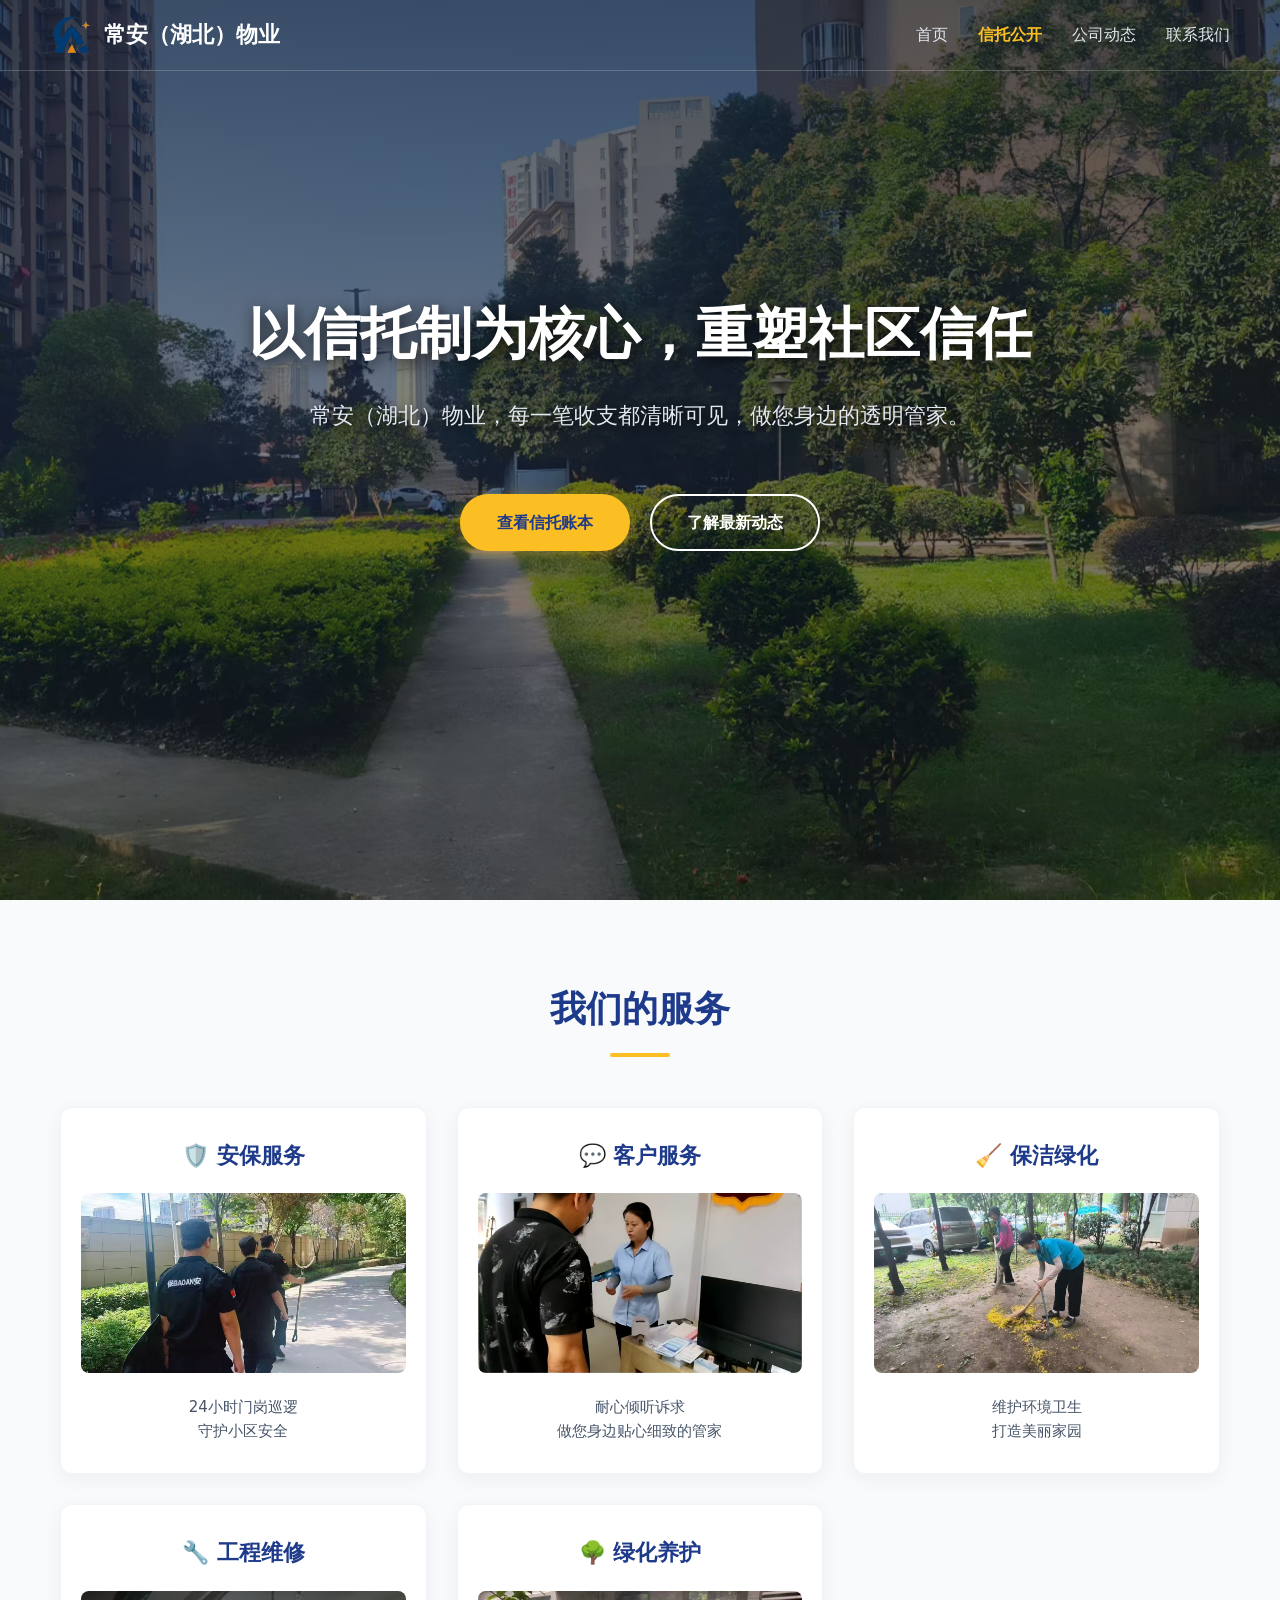
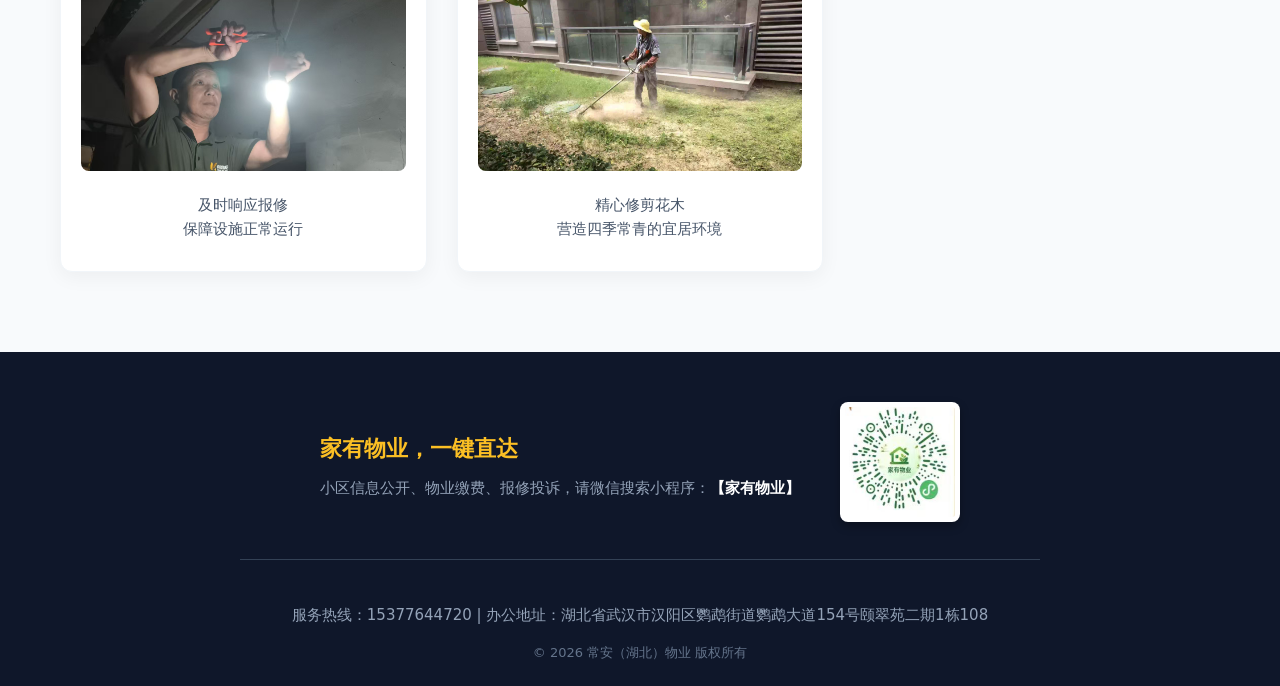
==== commit 78e5b2a6: "Add files via upload 还是兼容的问题手机端" ====
--- a/index.html
+++ b/index.html
@@ -4,7 +4,36 @@
     <meta charset="UTF-8">
     <meta name="viewport" content="width=device-width, initial-scale=1.0">
     <title>常安（湖北）物业 - 智慧社区领航者</title>
-    <link rel="stylesheet" href="style.css">
+    <link rel="stylesheet" href="style.css?v=1.1">
+    <style>
+    /* 手机端最高指令：强行覆盖所有外部CSS */
+    @media (max-width: 768px) {
+        .hero-section {
+            height: auto !important; /* 解除高度锁定，让内容自己撑开 */
+            min-height: 100vh !important; /* 让它至少占满一屏 */
+            padding-bottom: 40px !important; /* 底部留点空隙 */
+        }
+        .hero-content h1 {
+            font-size: 22px !important; /* 强制变小！ */
+            letter-spacing: 0px !important;
+            line-height: 1.4 !important;
+        }
+        .hero-content p {
+            font-size: 13px !important;
+            margin-bottom: 15px !important;
+        }
+        .hero-buttons {
+            flex-direction: column !important;
+            width: 80% !important;
+            gap: 15px !important;
+        }
+        .hero-buttons a {
+            width: 100% !important;
+            padding: 10px 0 !important;
+            font-size: 14px !important;
+        }
+    }
+</style>
 </head>
 <body>
     <!-- ================= 首屏大图与导航栏连体 ================= -->
--- a/style.css
+++ b/style.css
@@ -455,13 +455,13 @@
     /* 导航栏堆叠 */
     .navbar {
         flex-direction: column;
-        gap: 15px;
-        padding: 15px;
-        /* 手机端为了保证看清，强制保持白底深蓝字 */
+        gap: 10px;
+        padding: 15px 10px;
         background-color: #ffffff !important; 
     }
     .navbar .logo span, .navbar .nav-links a {
         color: #1e3a8a !important;
+        font-size: 16px; /* 手机端菜单字稍微小一点 */
     }
     
     /* 手机端导航栏不再悬浮在图片上，而是变成实心白条 */
@@ -474,21 +474,37 @@
     .nav-links {
         flex-wrap: wrap;
         justify-content: center;
-        gap: 15px;
+        gap: 12px;
     }
     
-    /* 首屏文字缩小 */
+    /* 👇 核心修复：首屏文字强制缩小并防止撑爆 👇 */
     .hero-section {
         height: 70vh; /* 手机端高度稍微小一点 */
+        min-height: 400px;
     }
     .hero-section h1 {
-        font-size: 32px;
+        font-size: 26px !important; /* 强制锁死字号为26，绝不让它乱换行 */
+        line-height: 1.3 !important; /* 压低行高 */
+        letter-spacing: 1px !important; /* 字间距缩小 */
+        margin-bottom: 15px !important;
     }
     .hero-section p {
-        font-size: 16px;
-    }
+        font-size: 14px !important;
+        padding: 0 15px; /* 左右留白，防止文字贴边 */
+        margin-bottom: 25px !important;
+    }
+    
+    /* 👇 按钮组：手机上改为一上一下，填满宽度更好点 👇 */
     .hero-buttons {
-        flex-direction: column;
+        flex-direction: column !important; /* 强制变成上下两排 */
+        gap: 12px !important;
+        width: 85% !important; /* 按钮组整体宽度 */
+        margin: 0 auto; /* 居中 */
+    }
+    .hero-buttons a {
+        width: 100% !important; /* 按钮占满宽度 */
+        padding: 12px 0 !important;
+        font-size: 15px !important;
     }
     
     /* 卡片变成单列 */
